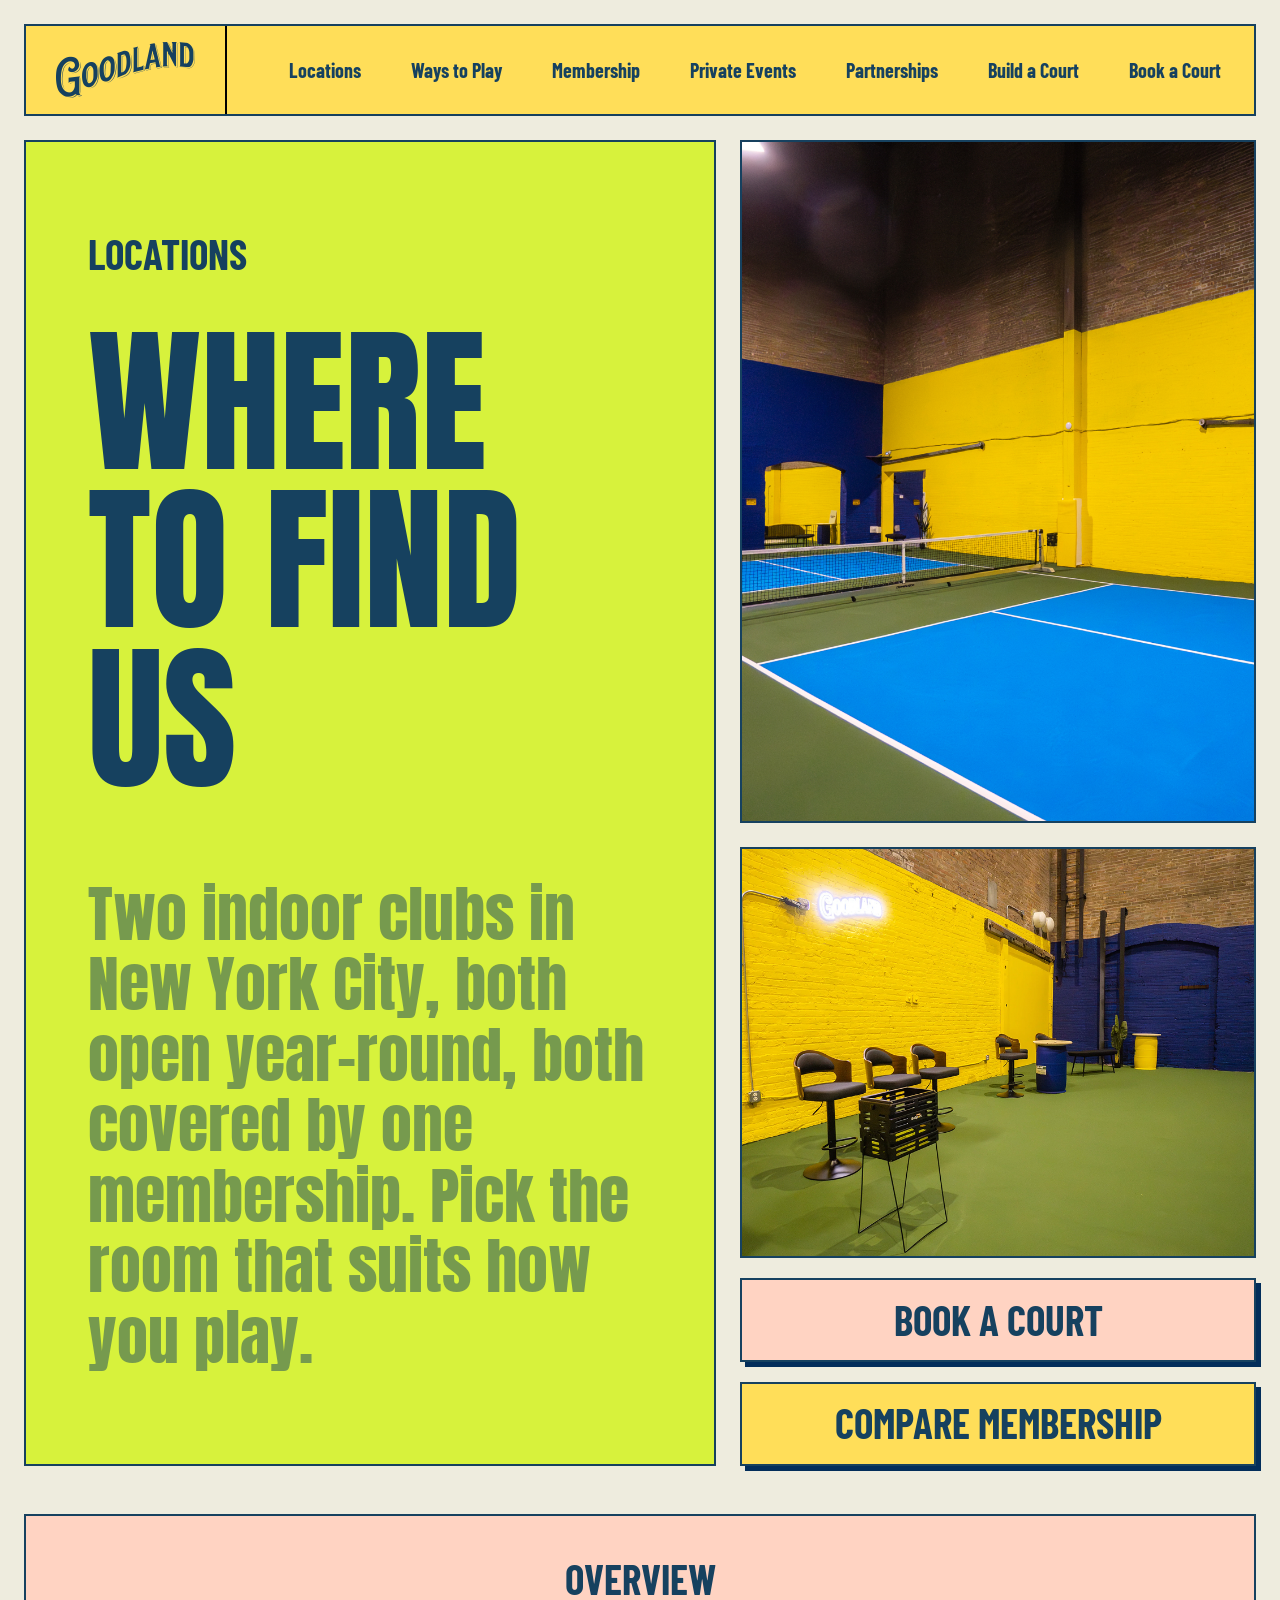
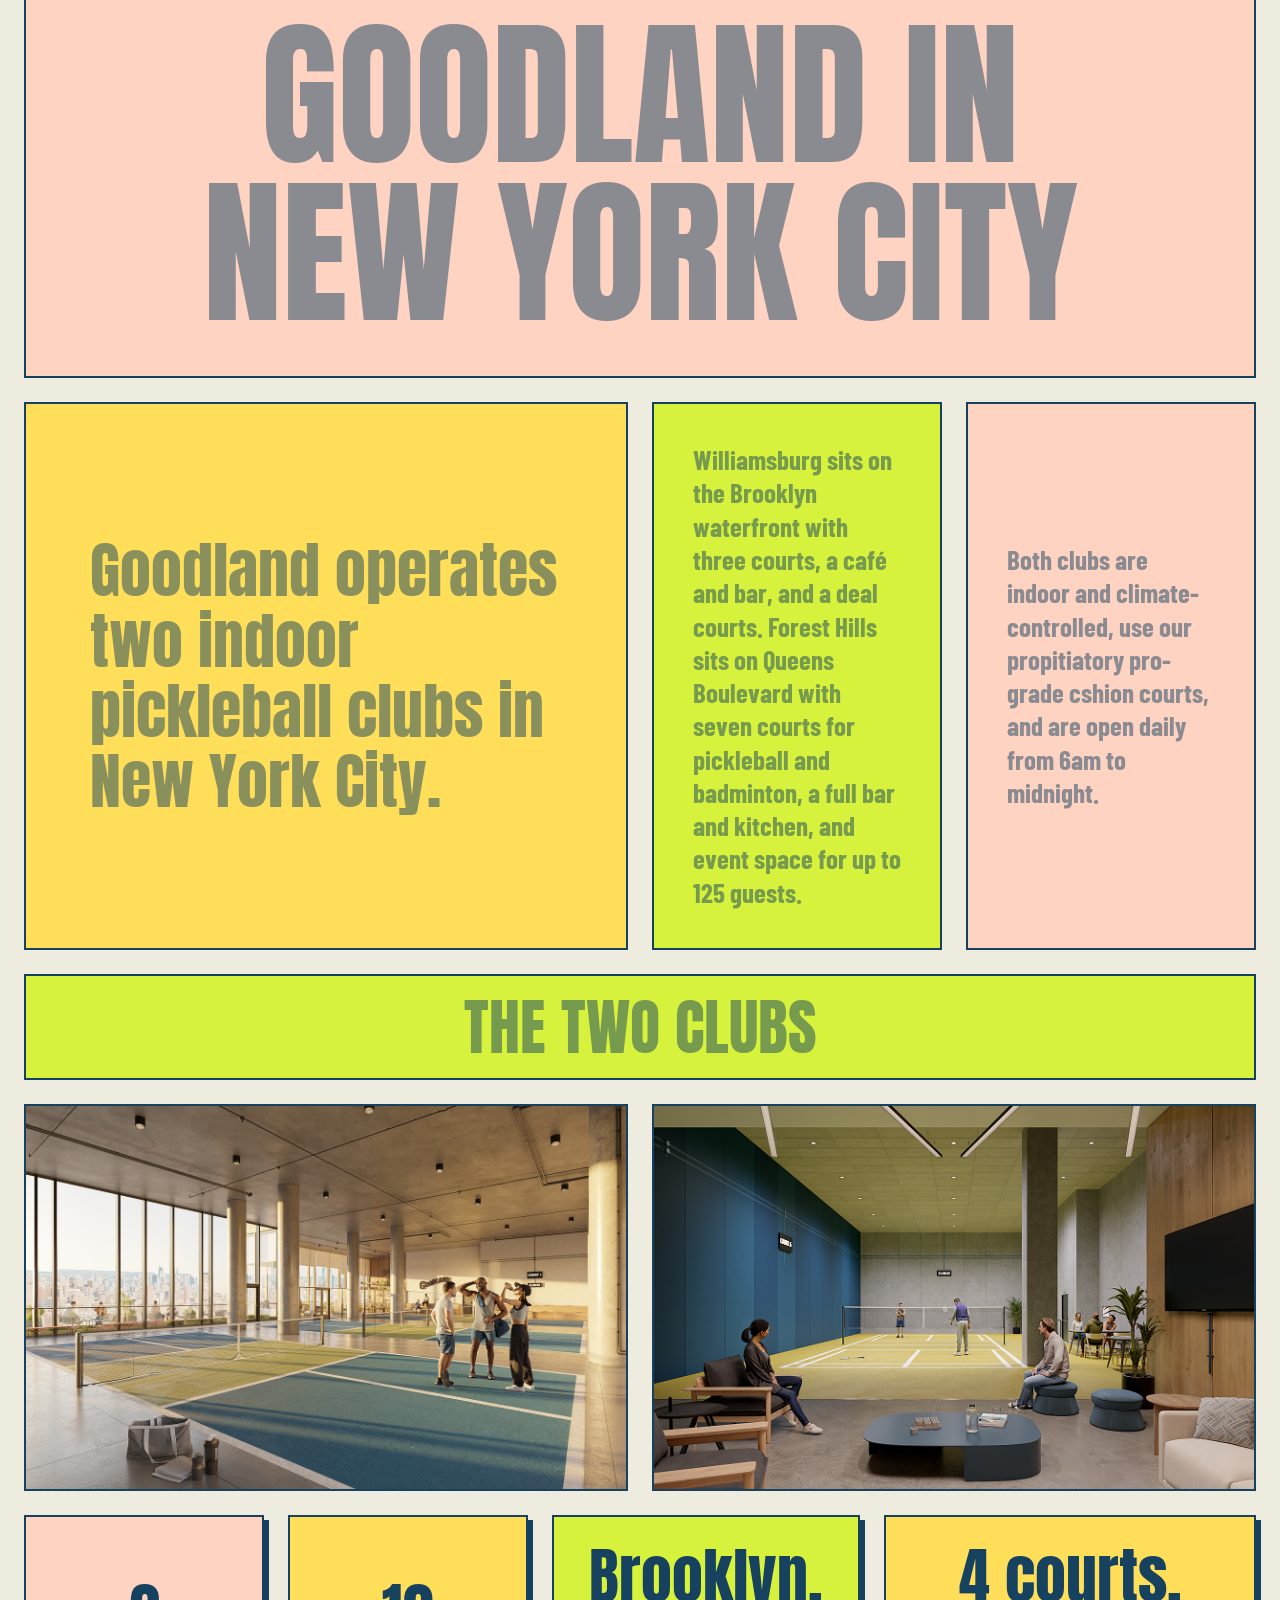
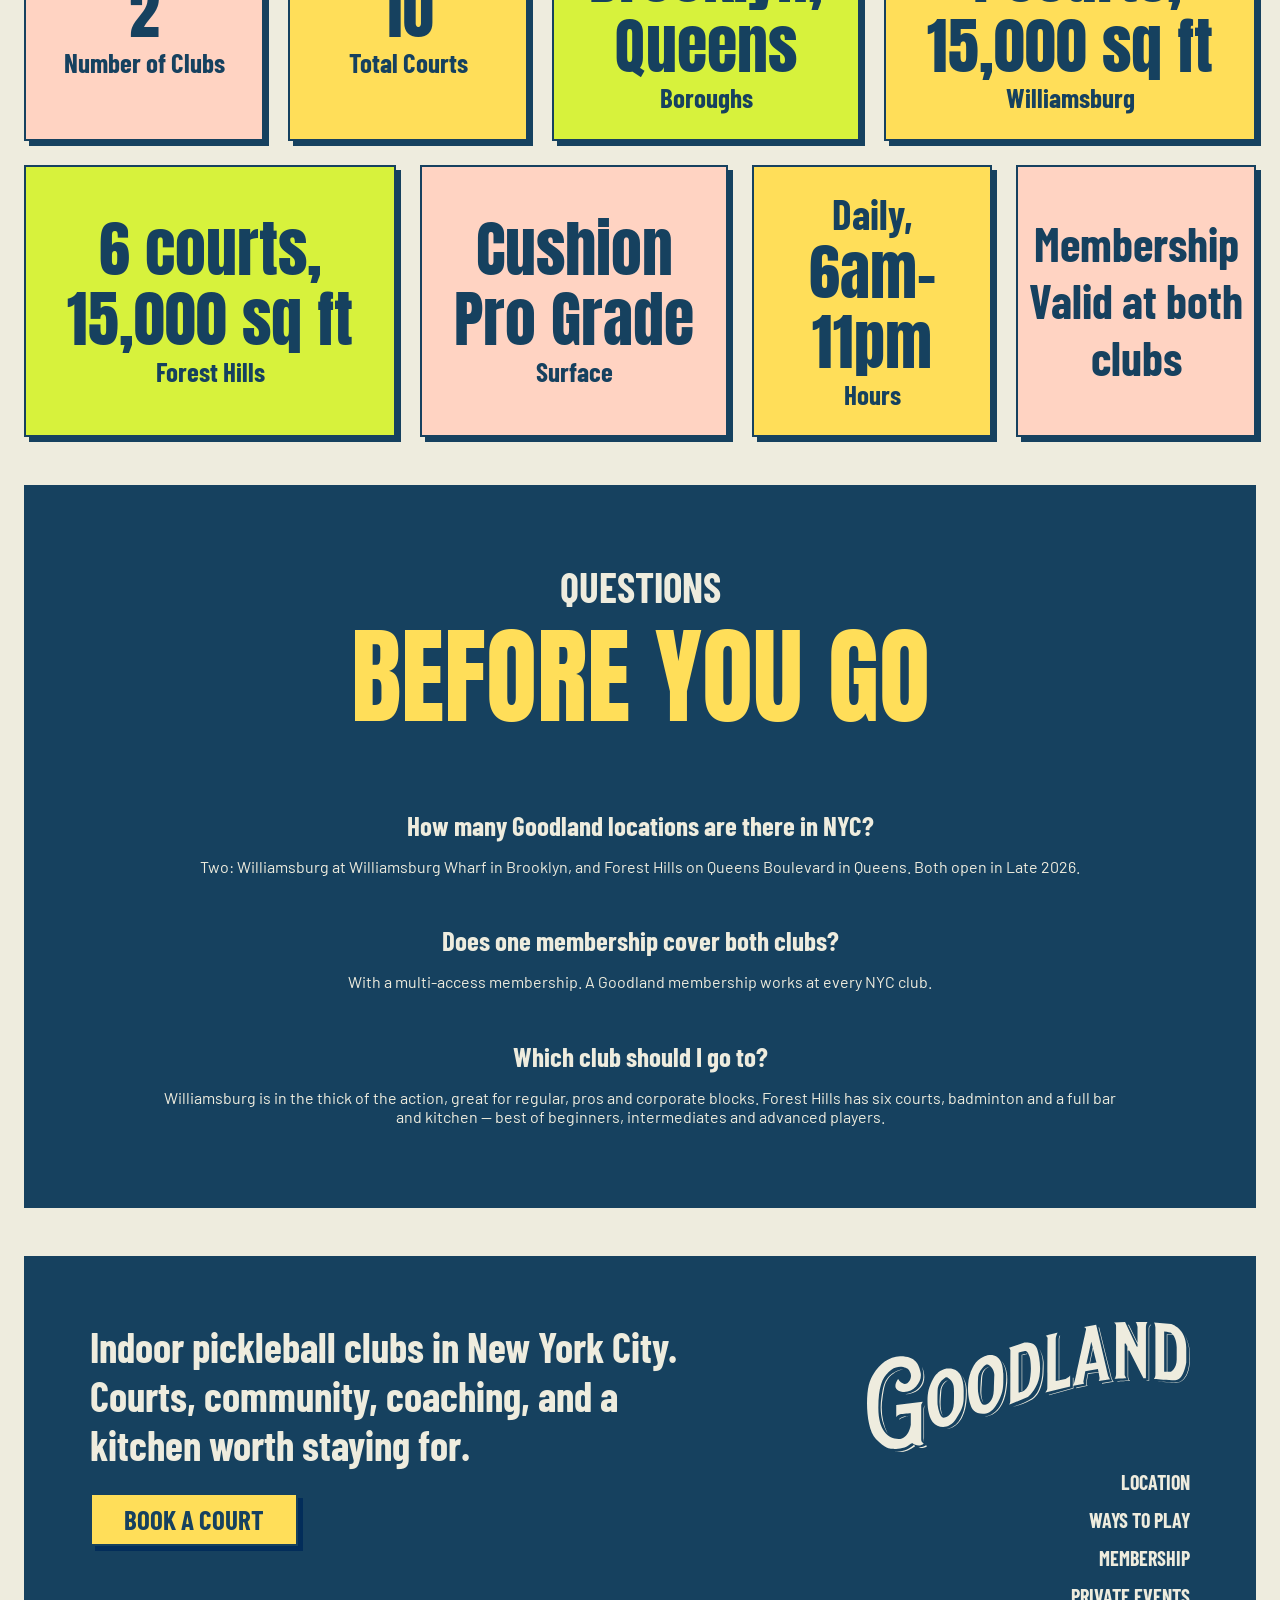
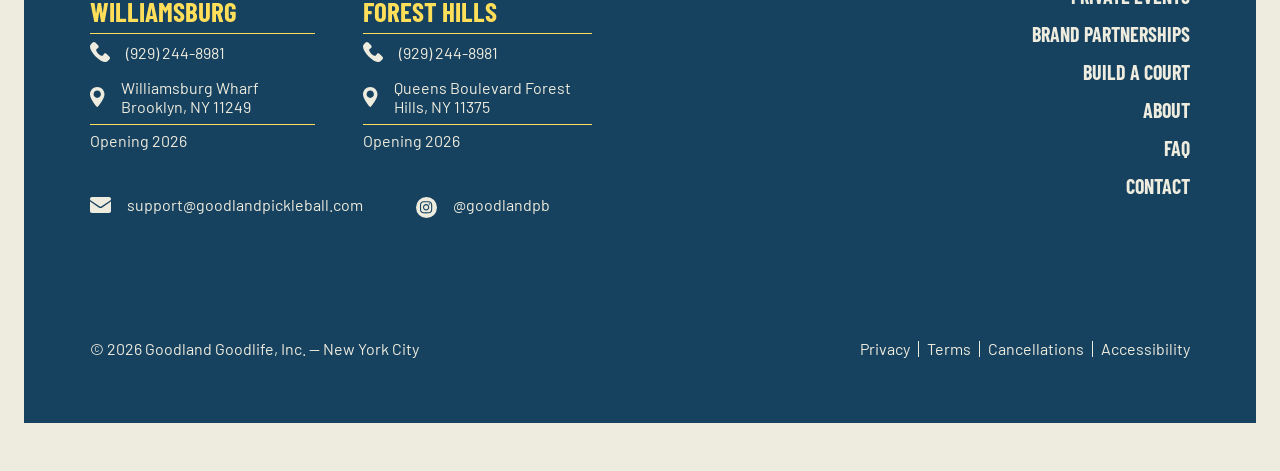
==== locations.html @ 92a158d6 "locations-banner, locations overview section added" ====
<!DOCTYPE html>
<html lang="en">

<head>
	<script>document.documentElement.classList.add('js');</script>
	<meta charset="UTF-8">
	<meta name="viewport" content="width=device-width, initial-scale=1.0">
	<title>Goodland | Home</title>
	<!-- css link start -->
	<link rel="stylesheet" href="./assets/css/swiper-bundle.min.css">
	<link rel="stylesheet" href="./assets/css/card.css">
	<link rel="stylesheet" href="./assets/css/footer.css">
	<link rel="stylesheet" href="./assets/css/faq-section.css">
	<link rel="stylesheet" href="./assets/css/location-overview-section.css">
	<link rel="stylesheet" href="./assets/css/location-banner-section.css">
	<link rel="stylesheet" href="./assets/css/header.css">
	<link rel="stylesheet" href="./assets/css/main.css">
	<!-- css link end -->
</head>

<body>
	<!-- header start -->
	<header class="header">
		<div class="container">
			<nav class="navbar">
				<div class="navbar-left">
					<a href="index.html" class="navbar-logo">
						<img src="./assets/images/logo-blue.png" alt="logo-blue.png">
					</a>
					<button class="navbar-menu-btn mobile-menu-open">
						<svg width="25" height="15" viewBox="0 0 25 15" fill="none" xmlns="http://www.w3.org/2000/svg">
							<path d="M0.5 13.8333H24.5M0.5 7.16667H24.5M0.5 0.5H24.5" stroke="#16415F" stroke-linecap="round"
								stroke-linejoin="round" />
						</svg>
					</button>
				</div>
				<div class="navbar-right">
					<button class="mobile-menu-window-cls-btn"></button>
					<ul class="nav-links">
						<li>
							<a href="#!">Locations</a>
						</li>
						<li>
							<a href="#!">Ways to Play</a>
						</li>
						<li>
							<a href="#!">Membership</a>
						</li>
						<li>
							<a href="#!">Private Events</a>
						</li>
						<li>
							<a href="#!">Partnerships</a>
						</li>
						<li>
							<a href="#!">Build a Court</a>
						</li>
						<li>
							<a href="#!">Book a Court</a>
						</li>
					</ul>
				</div>
			</nav>
		</div>
	</header>
	<!-- header end -->
	<main>

		<!-- location-banner-section start -->
		<section class="section location-banner-section">
			<div class="location-banner-wrap">
				<div class="location-banner-content reveal-group">
					<div class="content">
						<p class="subtitle h_4">LOCATIONS</p>
						<h1 class="h_1 title">WHERE TO FIND US</h1>
					</div>
					<div class="content">
						<p class="h_3 text text-reveal">Two indoor clubs in New York City, both open year-round, both covered by one
							membership.
							Pick the room that suits how you play.</p>
					</div>
				</div>
				<div class="location-banner-img">
					<div class="img-wrap">
						<div class="img reveal-group">
							<img src="./assets/images/location-banner-img1.jpg" alt="location-banner-img1.jpg">
						</div>
						<div class="img reveal-group">
							<img src="./assets/images/location-banner-img2.jpg" alt="location-banner-img2.jpg">
						</div>
					</div>
					<div class="btn-wrap reveal-group">
						<a href="#!" class="btn btn-secondary">BOOK A COURT</a>
						<a href="#!" class="btn btn-primary">COMPARE MEMBERSHIP</a>
					</div>
				</div>
			</div>
		</section>
		<!-- location-banner-section end -->

		<!-- location-overview-section start -->
		<section class="section location-overview-section">
			<div class="location-overview-wrap">
				<div class="location-overview-header reveal-group">
					<p class="h_4 subtitle">OVERVIEW</p>
					<h2 class="h_1 title text-reveal">GOODLAND IN NEW YORK CITY</h2>
				</div>
				<div class="location-overview-text">
					<div class="text-item big reveal-group" style="background: var(--item-bg2);">
						<p class="h_3 text text-reveal">Goodland operates two indoor pickleball clubs in New York City.</p>
					</div>
					<div class="text-item reveal-group" style="background: var(--item-bg3);">
						<p class="h_5 text text-reveal">Williamsburg sits on the Brooklyn waterfront with three courts, a café and
							bar, and a deal courts. Forest Hills sits on Queens Boulevard with seven courts for pickleball and
							badminton, a full bar and kitchen, and event space for up to 125 guests.</p>
					</div>
					<div class="text-item reveal-group" style="background: var(--item-bg);">
						<p class="h_5 text text-reveal">Both clubs are indoor and climate- controlled, use our propitiatory pro-
							grade cshion courts, and are open daily from 6am to midnight. </p>
					</div>
				</div>
				<div class="location-overview-heading reveal-group">
					<h3 class="h_3 title text-reveal">THE TWO CLUBS</h3>
				</div>
				<div class="location-overview-img-wrap">
					<div class="location-overview-img reveal-group">
						<img src="./assets/images/location-overview-img1.jpg" alt="location-overview-img1.jpg">
					</div>
					<div class="location-overview-img reveal-group">
						<img src="./assets/images/location-overview-im2.jpg" alt="location-overview-im2.jpg">
					</div>
				</div>
				<div class="location-overview-features">
					<div class="location-overview-feature reveal-group" style="background: var(--item-bg);">
						<h3 class="h_3 title">2</h3>
						<p class="h_5 text">Number of Clubs</p>
					</div>
					<div class="location-overview-feature reveal-group" style="background: var(--item-bg2);">
						<h3 class="h_3 title">10</h3>
						<p class="h_5 text">Total Courts</p>
					</div>
					<div class="location-overview-feature reveal-group" style="background: var(--item-bg3);">
						<h3 class="h_3 title">Brooklyn, Queens</h3>
						<p class="h_5 text">Boroughs</p>
					</div>
					<div class="location-overview-feature reveal-group" style="background: var(--item-bg2);">
						<h3 class="h_3 title">4 courts, 15,000 sq ft</h3>
						<p class="h_5 text">Williamsburg</p>
					</div>
					<div class="location-overview-feature reveal-group" style="background: var(--item-bg3);">
						<h3 class="h_3 title">6 courts, 15,000 sq ft</h3>
						<p class="h_5 text">Forest Hills</p>
					</div>
					<div class="location-overview-feature reveal-group" style="background: var(--item-bg);">
						<h3 class="h_3 title">Cushion Pro Grade</h3>
						<p class="h_5 text">Surface</p>
					</div>
					<div class="location-overview-feature reveal-group" style="background: var(--item-bg2);">
						<p class="h_4 subtitle">Daily,</p>
						<h3 class="h_3 title">6am- 11pm</h3>
						<p class="h_5 text">Hours</p>
					</div>
					<div class="location-overview-feature reveal-group" style="background: var(--item-bg);">
						<h3 class="subtitle2">Membership Valid at both clubs</h3>
					</div>
				</div>
			</div>
		</section>
		<!-- location-overview-section end -->

		<!-- faq-section start -->
		<section class="section faq-section">
			<div class="faq-wrap">
				<div class="faq-section-heading reveal-group">
					<p class="h_4 subtitle">QUESTIONS</p>
					<h2 class="h_2 title">BEFORE YOU GO</h2>
				</div>
				<div class="faq-items">
					<div class="faq-item reveal-group">
						<h3 class="h_5 title">How many Goodland locations are there in NYC?</h3>
						<p class="text">Two: Williamsburg at Williamsburg Wharf in Brooklyn, and Forest Hills on Queens Boulevard in
							Queens. Both open in Late 2026.</p>
					</div>
					<div class="faq-item reveal-group">
						<h3 class="h_5 title">Does one membership cover both clubs?</h3>
						<p class="text">With a multi-access membership. A Goodland membership works at every NYC club.</p>
					</div>
					<div class="faq-item reveal-group">
						<h3 class="h_5 title">Which club should I go to?</h3>
						<p class="text">Williamsburg is in the thick of the action, great for regular, pros and corporate blocks.
							Forest Hills has six courts, badminton and a full bar and kitchen — best of beginners, intermediates and
							advanced players.</p>
					</div>
				</div>
			</div>
		</section>
		<!-- faq-section end -->

	</main>

	<!-- footer start -->
	<footer class="footer">
		<div class="footer-wrap">
			<div class="footer-top reveal-group">
				<div class="footer-top-left">
					<div class="footer-content">
						<p class="text h_4">Indoor pickleball clubs in New York City. Courts, community, coaching, and a kitchen
							worth staying for.</p>
						<a href="#!" class="btn primary-btn">BOOK A COURT</a>
					</div>
					<div class="footer-contact">
						<div class="footer-contact-list">
							<h2 class="h_5 title">WILLIAMSBURG</h2>
							<ul>
								<li>
									<span class="icon">
										<svg width="20" height="20" viewBox="0 0 20 20" fill="none" xmlns="http://www.w3.org/2000/svg">
											<path
												d="M19.4755 14.678L16.6786 11.8869C15.6797 10.8901 13.9816 11.2889 13.582 12.5847C13.2823 13.4818 12.2834 13.9802 11.3844 13.7808C9.38661 13.2824 6.68957 10.6907 6.19012 8.59745C5.89045 7.70029 6.48979 6.70348 7.3888 6.40448C8.68738 6.00575 9.08694 4.31119 8.08804 3.31438L5.2911 0.523323C4.49198 -0.174441 3.29329 -0.174441 2.59406 0.523323L0.696143 2.41725C-1.20177 4.41087 0.895924 9.69394 5.59077 14.3789C10.2856 19.0639 15.5798 21.2569 17.5776 19.2633L19.4755 17.3693C20.1748 16.5719 20.1748 15.3757 19.4755 14.678Z"
												fill="#EEECDE" />
										</svg>
									</span>
									<a href="#!">(929) 244-8981</a>
								</li>
								<li>
									<span class="icon">
										<svg width="15" height="20" viewBox="0 0 15 20" fill="none" xmlns="http://www.w3.org/2000/svg">
											<path
												d="M7.24324 0C3.2493 0 0 3.2493 0 7.2432C0 12.1998 6.48199 19.4763 6.75797 19.7836C7.01719 20.0723 7.46977 20.0718 7.72852 19.7836C8.00449 19.4763 14.4865 12.1998 14.4865 7.2432C14.4864 3.2493 11.2371 0 7.24324 0ZM7.24324 10.8875C5.23379 10.8875 3.59902 9.25266 3.59902 7.2432C3.59902 5.23375 5.23383 3.59898 7.24324 3.59898C9.25266 3.59898 10.8874 5.23379 10.8874 7.24324C10.8874 9.2527 9.25266 10.8875 7.24324 10.8875Z"
												fill="#EEECDE" />
										</svg>
									</span>
									<a href="#!">Williamsburg Wharf Brooklyn, NY 11249</a>
								</li>
							</ul>
							<div class="footer-contact-content">
								<p>Opening 2026</p>
							</div>
						</div>
						<div class="footer-contact-list">
							<h2 class="h_5 title">FOREST HILLS</h2>
							<ul>
								<li>
									<span class="icon">
										<svg width="20" height="20" viewBox="0 0 20 20" fill="none" xmlns="http://www.w3.org/2000/svg">
											<path
												d="M19.4755 14.678L16.6786 11.8869C15.6797 10.8901 13.9816 11.2889 13.582 12.5847C13.2823 13.4818 12.2834 13.9802 11.3844 13.7808C9.38661 13.2824 6.68957 10.6907 6.19012 8.59745C5.89045 7.70029 6.48979 6.70348 7.3888 6.40448C8.68738 6.00575 9.08694 4.31119 8.08804 3.31438L5.2911 0.523323C4.49198 -0.174441 3.29329 -0.174441 2.59406 0.523323L0.696143 2.41725C-1.20177 4.41087 0.895924 9.69394 5.59077 14.3789C10.2856 19.0639 15.5798 21.2569 17.5776 19.2633L19.4755 17.3693C20.1748 16.5719 20.1748 15.3757 19.4755 14.678Z"
												fill="#EEECDE" />
										</svg>
									</span>
									<a href="#!">(929) 244-8981</a>
								</li>
								<li>
									<span class="icon">
										<svg width="15" height="20" viewBox="0 0 15 20" fill="none" xmlns="http://www.w3.org/2000/svg">
											<path
												d="M7.24324 0C3.2493 0 0 3.2493 0 7.2432C0 12.1998 6.48199 19.4763 6.75797 19.7836C7.01719 20.0723 7.46977 20.0718 7.72852 19.7836C8.00449 19.4763 14.4865 12.1998 14.4865 7.2432C14.4864 3.2493 11.2371 0 7.24324 0ZM7.24324 10.8875C5.23379 10.8875 3.59902 9.25266 3.59902 7.2432C3.59902 5.23375 5.23383 3.59898 7.24324 3.59898C9.25266 3.59898 10.8874 5.23379 10.8874 7.24324C10.8874 9.2527 9.25266 10.8875 7.24324 10.8875Z"
												fill="#EEECDE" />
										</svg>
									</span>
									<a href="#!">Queens Boulevard Forest Hills, NY 11375</a>
								</li>
							</ul>
							<div class="footer-contact-content">
								<p>Opening 2026</p>
							</div>
						</div>
					</div>
					<ul class="footer-social">
						<li>
							<span class="icon">
								<svg width="21" height="16" viewBox="0 0 21 16" fill="none" xmlns="http://www.w3.org/2000/svg">
									<path
										d="M12.255 10.4058C11.7326 10.7601 11.1257 10.9474 10.5 10.9474C9.87435 10.9474 9.26748 10.7601 8.74502 10.4058L0.139822 4.56964C0.0920801 4.53726 0.0455683 4.50351 0 4.46879V14.0319C0 15.1284 0.874658 15.9985 1.93319 15.9985H19.0668C20.1446 15.9985 21 15.1088 21 14.0319V4.46875C20.9543 4.50355 20.9077 4.53739 20.8598 4.56981L12.255 10.4058Z"
										fill="#EEECDE" />
									<path
										d="M0.822363 3.52957L9.42756 9.36576C9.75331 9.58669 10.1266 9.69713 10.5 9.69713C10.8733 9.69713 11.2467 9.58665 11.5724 9.36576L20.1776 3.52957C20.6926 3.18054 21 2.5964 21 1.96594C21 0.881891 20.1331 0 19.0675 0H1.93253C0.866947 4.17246e-05 0 0.881933 0 1.96698C0 2.5964 0.307453 3.18054 0.822363 3.52957Z"
										fill="#EEECDE" />
								</svg>
							</span>
							<a href="#!">support@goodlandpickleball.com</a>
						</li>
						<li>
							<span class="icon">
								<svg width="21" height="21" viewBox="0 0 21 21" fill="none" xmlns="http://www.w3.org/2000/svg">
									<rect width="21" height="21" rx="10.5" fill="#EEECDE" />
									<path
										d="M10.125 7.10547C11.8477 7.10547 13.2695 8.52734 13.2695 10.25C13.2695 12 11.8477 13.3945 10.125 13.3945C8.375 13.3945 6.98047 12 6.98047 10.25C6.98047 8.52734 8.375 7.10547 10.125 7.10547ZM10.125 12.3008C11.2461 12.3008 12.1484 11.3984 12.1484 10.25C12.1484 9.12891 11.2461 8.22656 10.125 8.22656C8.97656 8.22656 8.07422 9.12891 8.07422 10.25C8.07422 11.3984 9.00391 12.3008 10.125 12.3008ZM14.1172 6.99609C14.1172 7.40625 13.7891 7.73438 13.3789 7.73438C12.9688 7.73438 12.6406 7.40625 12.6406 6.99609C12.6406 6.58594 12.9688 6.25781 13.3789 6.25781C13.7891 6.25781 14.1172 6.58594 14.1172 6.99609ZM16.1953 7.73438C16.25 8.74609 16.25 11.7812 16.1953 12.793C16.1406 13.7773 15.9219 14.625 15.2109 15.3633C14.5 16.0742 13.625 16.293 12.6406 16.3477C11.6289 16.4023 8.59375 16.4023 7.58203 16.3477C6.59766 16.293 5.75 16.0742 5.01172 15.3633C4.30078 14.625 4.08203 13.7773 4.02734 12.793C3.97266 11.7812 3.97266 8.74609 4.02734 7.73438C4.08203 6.75 4.30078 5.875 5.01172 5.16406C5.75 4.45312 6.59766 4.23438 7.58203 4.17969C8.59375 4.125 11.6289 4.125 12.6406 4.17969C13.625 4.23438 14.5 4.45312 15.2109 5.16406C15.9219 5.875 16.1406 6.75 16.1953 7.73438ZM14.8828 13.8594C15.2109 13.0664 15.1289 11.1523 15.1289 10.25C15.1289 9.375 15.2109 7.46094 14.8828 6.64062C14.6641 6.12109 14.2539 5.68359 13.7344 5.49219C12.9141 5.16406 11 5.24609 10.125 5.24609C9.22266 5.24609 7.30859 5.16406 6.51562 5.49219C5.96875 5.71094 5.55859 6.12109 5.33984 6.64062C5.01172 7.46094 5.09375 9.375 5.09375 10.25C5.09375 11.1523 5.01172 13.0664 5.33984 13.8594C5.55859 14.4062 5.96875 14.8164 6.51562 15.0352C7.30859 15.3633 9.22266 15.2812 10.125 15.2812C11 15.2812 12.9141 15.3633 13.7344 15.0352C14.2539 14.8164 14.6914 14.4062 14.8828 13.8594Z"
										fill="#16415F" />
								</svg>
							</span>
							<a href="#!">@goodlandpb</a>
						</li>
				</div>
				<div class="footer-top-right">
					<a href="index.html" class="footer-logo">
						<img src="./assets/images/footer-logo.svg" alt="footer-logo.svg">
					</a>
					<ul class="footer-nav">
						<li><a href="#!">LOCATION</a></li>
						<li><a href="#!">WAYS TO PLAY</a></li>
						<li><a href="#!">MEMBERSHIP</a></li>
						<li><a href="#!">PRIVATE EVENTS</a></li>
						<li><a href="#!">BRAND PARTNERSHIPS</a></li>
						<li><a href="#!">BUILD A COURT</a></li>
						<li><a href="#!">ABOUT</a></li>
						<li><a href="#!">FAQ</a></li>
						<li><a href="#!">CONTACT</a></li>
					</ul>
				</div>
			</div>
		</div>
		<div class="footer-btm reveal-group">
			<p class="copyright-text">© 2026 Goodland Goodlife, Inc. — New York City</p>
			<div class="copyright-links">
				<a href="#!">Privacy</a>
				<span class="line"></span>
				<a href="#!">Terms</a>
				<span class="line"></span>
				<a href="#!">Cancellations</a>
				<span class="line"></span>
				<a href="#!">Accessibility</a>
			</div>
		</div>
	</footer>
	<!-- footer end -->

	<!-- js link start -->
	<script src="./assets/js/swiper-bundle.min.js"></script>
	<script src="./assets/js/script.js"></script>
	<!-- js link end -->
</body>

</html>
---- assets/css/card.css ----
/* product-card css start */
.product-card {
    height: 100%;
    background: var(--white);
    border-radius: 10px;
    overflow: hidden;
    border: 1px solid var(--border-color2);
}

.product-card .card-image-wrap {
    margin: 0;
    min-width: 0px;
    border: 0px;
    box-sizing: border-box;
    display: flex;
    height: auto;
    max-width: 100%;
    overflow: hidden;
    padding: 0;
    position: relative;
    width: 100%;
    background-color: #e8e3e1;
    border-radius: 0 0 10px 10px;
}

.card-badge {
    color: var(--white);
    font-family: var(--paragraph-font);
    font-size: 12px;
    font-weight: 500;
    line-height: 1;
    padding: 3px 5px;
    background-color: var(--card-badge-bg);
    text-transform: uppercase;
    border-radius: 4px;
}

.product-card .card-image-wrap:before {
    padding-bottom: 100%;
    content: "";
    width: 0;
    height: 0;
}

.product-card .card-image-wrap .card-img {
    overflow: hidden;
    position: absolute;
    width: 100%;
    height: 100%;
    top: 0;
    bottom: 0;
}

.product-card .card-img .main-img {
    transition: ease .5s;
}

.product-card .card-img .main-img img {
    object-fit: cover;
}

.card_hover:hover .card-img .main-img {
    transform: scale(0);
    opacity: 0;
    visibility: hidden;
}

.product-card .card-img .hover-img {
    position: absolute;
    left: 0;
    top: 0;
    right: 0;
    bottom: 0;
    width: 100%;
    height: 100%;
    transform: scale(1.2);
    opacity: 0;
    visibility: hidden;
    transition: ease .5s;
}

.card_hover:hover .card-img .hover-img {
    transform: scale(1);
    opacity: 1;
    visibility: visible;
}

.product-card .card_hover_img {
    object-fit: cover;
}

.product-card .card-content {
    padding: 14px 8px;
}

.product-card .card-content .card-title-wrap {
    height: 40px;
    overflow-y: auto;
    scrollbar-width: none;
}

.product-card .card-content .card-title {
    color: var(--black);
    font-family: var(--heading-font);
    font-size: 16px;
    font-weight: 500;
    line-height: 20px;
    text-transform: capitalize;
    transition: ease .2s;
    display: block;
}

.product-card .card-content .card-title:hover {
    text-decoration: underline;
}

.product-card .card-content .card-price-wrap {
    display: flex;
    flex-wrap: wrap;
    gap: 5px;
    align-items: center;
    margin: 10px 0 0 0;
}

.product-card .card-content .card-price-wrap .latest-price {
    font-family: var(--paragraph-font);
    font-size: 16px;
    font-weight: 500;
    line-height: 1;
    text-transform: uppercase;
    display: flex;
    align-items: flex-start;
}

.product-card .card-content .card-price-wrap .previous-price {
    text-transform: uppercase;
    font-family: var(--paragraph-font);
    font-size: 14px;
    font-weight: 400;
    text-decoration: line-through;
    line-height: 1;
    display: flex;
    align-items: flex-start;
    opacity: 0.6;
    color: var(--muted);
}

.card-btn {
    margin-top: 16px;
    display: flex;
}

.card-btn .btn {
    background-color: var(--brand-color);
    border-color: var(--brand-color);
    color: var(--white);
    text-wrap-mode: nowrap;
    text-transform: uppercase;
}

.card-btn .btn:hover {
    border-color: var(--black);
    background-color: var(--white);
    color: var(--black);
}

/* product-card css end */

@media only screen and (max-width: 575px) {

    /* product-card css start */
    .product-card .card-content .card-title {
        font-size: 14px;
        line-height: 17px;
    }

    .product-card .card-content .card-price-wrap {
        margin: 5px 0 0 0;
    }

    .product-card .card-content .card-price-wrap .latest-price {
        font-size: 14px;
    }

    .product-card .card-content .card-price-wrap .previous-price {
        font-size: 12px;
    }

    .product-card .card-content {
        padding: 10px 8px;
    }

    .card-btn .btn {
        width: 100%;
        padding: 8px;
        font-size: 12px;
    }

    .card-badge {
        font-size: 10px;
        padding: 5px 5px 4px;
    }

    /* product-card css end */
}
---- assets/css/footer.css ----
/* footer css start */
.footer {
    background: var(--item-bg4);
    border: 2px solid var(--border-color);
    padding: 64px;
    margin: 48px 24px 0;
}

.footer-top {
    display: flex;
    justify-content: space-between;
    gap: 64px;
}

.footer-top-left {
    display: flex;
    flex-direction: column;
    gap: 48px;
    width: 56.45%;
}

.footer-content .text {
    color: var(--off-white);
    font-weight: 700;
    font-family: var(--font-secondary);
    line-height: 120%;
}

.footer-content .primary-btn {
    background: var(--brand-color);
    margin-top: 24px;
    padding: 11px 32px;
}

.footer-contact {
    display: flex;
    gap: 48px;
    max-width: 502px;
}

.footer-contact-list .title {
    color: var(--brand-color);
    padding-bottom: 8px;
    border-bottom: 1px solid var(--brand-color);
    text-transform: uppercase;
    font-weight: 700;
    line-height: 100%;
    font-family: var(--font-secondary);
}

.footer-contact-list ul {
    margin-top: 8px;
    display: flex;
    flex-direction: column;
    gap: 16px;
}

.footer-contact-list ul li {
    display: flex;
    align-items: center;
    gap: 16px;
}

.footer-contact-list ul li .icon {
    display: flex;
}

.footer-contact-list ul li a {
    color: var(--off-white);
    font-size: 16px;
    font-weight: 400;
    line-height: 119%;
    font-family: var(--font-tertiary);
    transition: all ease .3s;
}

.footer-contact-list ul li a:hover {
    text-decoration: underline;
}

.footer-contact-content {
    margin-top: 8px;
    border-top: 1px solid var(--brand-color);
}

.footer-contact-content p {
    color: var(--off-white);
    font-size: 16px;
    font-weight: 400;
    line-height: 100%;
    font-family: var(--font-tertiary);
    padding-top: 8px;
}

.footer-social {
    display: flex;
    gap: 53px;
}

.footer-social li {
    display: flex;
    gap: 16px;
}

.footer-social li .icon {
    display: flex;
}

.footer-social li a {
    color: var(--off-white);
    font-size: 16px;
    font-weight: 400;
    line-height: 100%;
    font-family: var(--font-tertiary);
}


.footer-social li a:hover {
    text-decoration: underline;
}

.footer-top-right {
    width: 29.4%;
}

.footer-logo {
    display: block;
}

.footer-nav {
    margin-top: 20px;
    display: flex;
    flex-direction: column;
    gap: 16px;
    align-items: flex-end;
}

.footer-nav li a {
    color: var(--off-white);
    font-size: 20px;
    line-height: 100%;
    font-weight: 700;
    font-family: var(--font-secondary);
    text-align: right;
    text-transform: uppercase;
}

.footer-nav li a:hover {
    text-decoration: underline;
}

.footer-btm {
    margin-top: 123px;
    display: flex;
    align-items: center;
    justify-content: space-between;
    gap: 10px;
}

.copyright-text {
    color: var(--off-white);
    font-size: 16px;
    font-weight: 400;
    line-height: 100%;
    font-family: var(--font-tertiary);
}

.copyright-links {
    display: flex;
    align-items: center;
    gap: 8px;
}

.copyright-links a {
    color: var(--off-white);
    font-size: 16px;
    font-weight: 400;
    line-height: 100%;
    font-family: var(--font-tertiary);
}

.copyright-links .line {
    display: block;
    width: 1px;
    height: 100%;
    background: var(--off-white);
    height: 16px;
}

/* footer css end */

@media only screen and (max-width:992px) {

    /* footer css start */
    .footer {
        padding: 48px 16px;
    }

    .footer-contact {
        gap: 20px;
        max-width: 100%;
    }

    .footer-social {
        gap: 20px;
        flex-wrap: wrap;
    }

    /* footer css end */
}

@media only screen and (max-width:767px) {

    /* footer css start */
    .footer-top {
        flex-direction: column-reverse;
    }

    .footer-top-left {
        width: 100%;
    }

    .footer-content {
        text-align: center;
    }

    .footer-content .primary-btn {
        margin-top: 32px;
        font-size: 20px;
        line-height: 100%;
        padding: 10px 32px;
    }

    .footer-contact {
        gap: 20px;
    }

    .footer-contact-list .title {
        font-size: 20px;
    }

    .footer-social {
        gap: 8px;
        flex-direction: column;
        align-items: center;
        text-align: center;
    }

    .footer-top-right {
        width: 100%;
    }

    .footer-logo {
        max-width: 280px;
        margin: 0 auto;
    }

    .footer-nav {
        margin: 32px auto 0;
        flex-direction: row;
        flex-wrap: wrap;
        justify-content: center;
        max-width: 302px;
    }

    .footer-nav li a {
        font-size: 14px;
    }

    .footer-btm {
        margin-top: 87px;
        flex-direction: column;
    }

    /* footer css end */
}

@media only screen and (max-width:575px) {

    /* footer css start */
    .footer {
        padding: 48px 16px 16px;
        margin: 8px 24px 0;
    }

    .footer-contact-list ul li {
        gap: 8px;
    }

    .footer-contact-list ul li .icon svg {
        width: 14px;
        height: 14px;
    }

    .footer-contact-list ul li a {
        font-size: 14px;
    }

    .footer-social li {
        gap: 8px;
    }

    .footer-social li .icon svg {
        width: 14px;
        height: 14px;
    }

    .footer-social li a {
        font-size: 14px;
    }

    .copyright-text {
        font-size: 12px;
    }

    .copyright-links a {
        font-size: 12px;
    }

    .copyright-links .line {
        height: 12px;
    }

    /* footer css end */
}
---- assets/css/faq-section.css ----
/* faq-section css start */
.faq-section {
    background: var(--item-bg4);
    padding: 80px 0;
    border: 2px solid var(--border-color);
}

.faq-wrap {
    max-width: 1048px;
    padding: 0 44px;
    margin: 0 auto;
    display: flex;
    flex-direction: column;
    gap: 80px;
}

.faq-section-heading {
    text-align: center;
}

.faq-section-heading .subtitle {
    text-transform: uppercase;
    color: var(--off-white);
    font-family: var(--font-secondary);
    font-weight: 700;
    line-height: 100%;
    margin-bottom: 16px;
}

.faq-section-heading .title {
    text-transform: uppercase;
    color: var(--brand-color);
    font-family: var(--font-primary);
    font-weight: 400;
    line-height: 100%;
}

.faq-items {
    display: flex;
    flex-direction: column;
    gap: 48px;
}

.faq-item {
    display: flex;
    flex-direction: column;
    gap: 16px;
    text-align: center;
}

.faq-item .title {
    color: var(--off-white);
    font-family: var(--font-secondary);
    font-weight: 700;
    line-height: 118%;
}

.faq-item .text {
    color: var(--off-white);
    font-family: var(--font-tertiary);
    font-weight: 400;
    line-height: 119%;
}

.faq-btn {
    display: flex;
    justify-content: center;
}

.faq-btn .primary-btn {
    background: var(--item-bg3);
    font-size: clamp(20px, 2.3758vw + 10.4492px, 42px);
    line-height: 105%
}

.faq-btn .primary-btn:hover {
    background: var(--item-bg);
}

/* faq-section css end */

@media only screen and (max-width: 992px) {

    /* faq-section css start */
    .faq-btn .primary-btn {
        font-size: 24px;
        padding: 18px 48px;
    }
    /* faq-section css end */
}

@media only screen and (max-width:767px) {

    /* faq-section css start */
    .faq-wrap {
        gap: 48px;
    }

    .faq-items {
        gap: 24px;
    }

    .faq-item {
        gap: 4px;
    }

    .faq-item .title {
        font-size: 20px;
    }

    /* faq-section css end */
}
---- assets/css/location-overview-section.css ----
/* location-overview-section css start */
.location-overview-wrap {
    display: flex;
    flex-direction: column;
    gap: 24px;
}

.location-overview-header {
    padding: 43px 110px;
    background: var(--item-bg);
    border: 2px solid var(--border-color);
    text-align: center;
}

.location-overview-header .subtitle {
    text-transform: uppercase;
    margin-bottom: 16px;
    line-height: 100%;
    font-weight: 700;
    font-family: var(--font-secondary);
}

.location-overview-header .title {
    text-transform: uppercase;
    line-height: 100%;
    font-weight: 400;
    font-family: var(--font-primary);
}

.location-overview-text {
    display: grid;
    grid-template-columns: 2.08fr 1fr 1fr;
    gap: 24px;
    width: 100%;
}

.location-overview-text .text-item {
    border: 2px solid var(--border-color);
    padding: 39px;
    min-width: 0;
    display: flex;
    align-items: center;
}

.location-overview-text .text-item.big {
    padding: 115px 64px;
}

.location-overview-text .text-item .text {
    font-weight: 700;
    line-height: 122%;
    font-family: var(--font-secondary);
}

.location-overview-text .text-item.big .text {
    font-weight: 400;
    line-height: 113%;
    font-family: var(--font-primary);
}

.location-overview-heading {
    padding: 16px;
    border: 2px solid var(--border-color);
    text-align: center;
    background: var(--item-bg3);
}

.location-overview-heading .title {
    text-transform: uppercase;
    font-family: var(--font-primary);
    font-weight: 400;
    line-height: 113%;
}

.location-overview-img-wrap {
    display: grid;
    grid-template-columns: repeat(2, 1fr);
    gap: 24px;
}

.location-overview-img {
    border: 2px solid var(--border-color);
}

.location-overview-features {
    display: grid;
    grid-template-columns: repeat(10, 1fr);
    gap: 24px;
    width: 100%;
}

.location-overview-feature {
    border: 2px solid var(--border-color);
    display: flex;
    flex-direction: column;
    align-items: center;
    justify-content: center;
    padding: 24px 9px;
    text-align: center;
    min-width: 240px;
    box-shadow: var(--shadow1);
}

/* Top row */
.location-overview-feature:nth-child(1) {
    grid-column: span 2;
}

.location-overview-feature:nth-child(2) {
    grid-column: span 2;
}

.location-overview-feature:nth-child(3) {
    grid-column: span 3;
}

.location-overview-feature:nth-child(4) {
    grid-column: span 3;
}

/* Bottom row */
.location-overview-feature:nth-child(5) {
    grid-column: span 3;
}

.location-overview-feature:nth-child(6) {
    grid-column: span 3;
}

.location-overview-feature:nth-child(7) {
    grid-column: span 2;
}

.location-overview-feature:nth-child(8) {
    grid-column: span 2;
}

.location-overview-feature .subtitle {
    font-family: var(--font-secondary);
    line-height: 113%;
    font-weight: 700;
}

.location-overview-feature .title {
    font-family: var(--font-primary);
    line-height: 113%;
    font-weight: 400;
}

.location-overview-feature .text {
    font-family: var(--font-secondary);
    line-height: 122%;
    font-weight: 700;
}

.location-overview-feature .subtitle2 {
    font-family: var(--font-secondary);
    line-height: 122%;
    font-weight: 700;
    font-size: clamp(24px, calc(2.5918vw + 13.584px), 48px);
}

/* location-overview-section css end */

@media only screen and (max-width: 1260px) {

    /* location-overview-section css start */
    .location-overview-features {
        grid-template-columns: repeat(24, minmax(0, 1fr));
    }

    .location-overview-feature {
        min-width: 0;
        max-width: 100%;
        box-sizing: border-box;
        overflow: hidden;
    }

    /* Row 1 — 29 / 25 / 46 */
    .location-overview-feature:first-child {
        grid-column: span 7;
    }

    .location-overview-feature:nth-child(2) {
        grid-column: span 6;
    }

    .location-overview-feature:nth-child(3) {
        grid-column: span 11;
    }

    /* Row 2 — 50 / 50 */
    .location-overview-feature:nth-child(4),
    .location-overview-feature:nth-child(5) {
        grid-column: span 12;
    }

    /* Row 3 — 50 / 50 */
    .location-overview-feature:nth-child(6) {
        grid-column: span 11;
    }

    .location-overview-feature:nth-child(7) {
        grid-column: span 13;
    }

    /* Row 4 — 100 */
    .location-overview-feature:nth-child(8) {
        grid-column: span 24;
    }

    /* location-overview-section css end */
}

@media only screen and (max-width: 767px) {

    /* location-overview-section css start */
    .location-overview-text .text-item .text {
        font-size: 20px;
    }

    .location-overview-text {
        grid-template-columns: 1fr;
    }

    .location-overview-img-wrap {
        grid-template-columns: repeat(1, 1fr);
    }

    .location-overview-feature .subtitle {
        font-size: 24px;
    }

    /* location-overview-section css end */
}

@media only screen and (max-width: 575px) {

    /* location-overview-section css start */
    .location-overview-wrap {
        gap: 8px;
    }

    .location-overview-header {
        padding: 32px;
    }

    .location-overview-header .subtitle {
        margin-bottom: 40px;
    }

    .location-overview-text .text-item.big {
        padding: 32px 32px 32px 16px;
    }

    .location-overview-text .text-item {
        padding: 32px 37px 32px 16px;
    }

    .location-overview-heading {
        padding: 8px 16px;
    }

    .location-overview-heading .title {
        line-height: 100%;
    }

    .location-overview-text,
    .location-overview-img-wrap,
    .location-overview-features {
        gap: 8px;
    }

    .location-overview-feature {
        padding: 8px 9px;
    }

    /* location-overview-section css end */
}
---- assets/css/location-banner-section.css ----
/* location-banner-section css start */
.section.location-banner-section {
    margin-top: 24px;
}

.location-banner-wrap {
    display: grid;
    gap: 24px;
    grid-template-columns: minmax(0, 1.27612fr) minmax(0, 0.95fr);
    align-items: stretch;
}

.location-banner-content {
    border: 2px solid var(--border-color);
    background: var(--item-bg3);
    padding: clamp(32px, 6.803vw + 4.6px, 95px) clamp(34px, 2.376vw + 24.44px, 56px) clamp(32px, 6.803vw + 4.6px, 95px) clamp(16px, 5.184vw - 4.82px, 64px);
    display: flex;
    flex-direction: column;
    justify-content: space-between;
    gap: 80px;
    min-height: 100%;
}

.location-banner-content .subtitle {
    font-family: var(--font-secondary);
    font-weight: 700;
    text-transform: uppercase;
    line-height: 100%;
    margin-bottom: 48px;
}

.location-banner-content .title {
    font-family: var(--font-primary);
    font-weight: 400;
    text-transform: uppercase;
    line-height: 100%;
}

.location-banner-content .text {
    font-family: var(--font-primary);
    font-weight: 400;
    line-height: 113%;
}

.location-banner-img {
    height: 100%;
    min-height: 0;
    display: flex;
    flex-direction: column;
    gap: 20px;
}

.location-banner-img .img-wrap {
    flex: 1;
    min-height: 0;
    display: grid;
    grid-template-rows: 1.658fr 1fr;
    gap: 24px;
}

.location-banner-img .img-wrap .img {
    min-height: 0;
    overflow: hidden;
    border: 2px solid var(--border-color);
}

.location-banner-img .btn-wrap {
    display: flex;
    flex-direction: column;
    gap: 20px;
    flex-shrink: 0;
}

.location-banner-img .btn-wrap .btn {
    width: 100%;
    line-height: 105%;
    font-size: clamp(20px, calc(2.3758vw + 10.4492px), 42px);
}

/* location-banner-section css end */

@media only screen and (max-width: 992px) {

    /* location-banner-section css start */
    .location-banner-wrap {
        grid-template-columns: 1fr;
        align-items: center;
    }

    .location-banner-img .btn-wrap {
        flex-direction: row;
    }

    .location-banner-img .btn-wrap .btn {
        line-height: 100%;
        padding-top: 8px;
        padding-bottom: 8px;
    }

    /* location-banner-section css end */
}

@media only screen and (max-width: 575px) {

    /* location-banner-section css start */
    .section.location-banner-section {
        margin-top: 8px;
    }

    .location-banner-wrap,
    .location-banner-img,
    .location-banner-img .img-wrap {
        gap: 8px;
    }

    .location-banner-content {
        gap: 10px;
    }

    .location-banner-content .subtitle {
        margin-bottom: 80px;
    }

    .location-banner-content .title {
        font-size: 56px;
    }

    .location-banner-content .text {
        font-size: 24px;
        font-family: var(--font-secondary);
        font-weight: 700;
        line-height: 121%;
    }

    .location-banner-img .img-wrap {
        grid-template-rows: 1fr 1fr;
    }

    .location-banner-img .btn-wrap {
        gap: 18px;
    }

    .location-banner-img .btn-wrap .btn {
        width: fit-content;
    }

    /* location-banner-section css end */
}
---- assets/css/header.css ----
/* header-css start */
.navbar {
    background: var(--brand-color);
    border: 2px solid var(--border-color);
    display: flex;
    align-items: center;
    justify-content: space-between;
}

.navbar-left {
    border-right: 2px solid;
    padding: 16px 30px;
    display: flex;
    align-items: center;
    justify-content: space-between;
    gap: 20px;
}

.navbar-logo {
    width: 139px;
}

.navbar-menu-btn {
    width: 32px;
    height: 32px;
    display: none;
    align-items: center;
    justify-content: center;
}

.mobile-menu-window-cls-btn {
    position: absolute;
    left: 0;
    right: 0;
    bottom: 0;
    top: 0;
    width: 100%;
    height: 100%;
    z-index: 1;
    display: none;
}

.nav-links {
    display: flex;
    align-items: center;
    gap: 28px;
    padding: 26px 22px;
    flex-wrap: wrap;
    row-gap: 5px;
}

.nav-links li a {
    padding: 6px 10px;
    display: block;
    font-family: var(--font-secondary);
    font-weight: 700;
    font-size: 20px;
    line-height: 22px;
    text-align: center;
    transition: all ease .3s;
    border: 1px solid transparent;
    color: var(--paragraph-text-color);
}

.nav-links li a:hover {
    border-color: var(--border-color);
    background: var(--item-bg);
}

/* header-css end */

@media only screen and (max-width:992px) {

    /* header-css start */
    .navbar-left {
        width: 100%;
        border-right: 0;
        padding: 22px 24px;
    }

    .navbar-logo {
        width: 90px;
    }

    .navbar-menu-btn {
        display: flex;
    }

    .navbar-right {
        position: fixed;
        top: 0;
        left: 0;
        width: 100%;
        height: 100%;
        background: rgb(0 0 0 / 50%);
        z-index: 99;
        opacity: 0;
        visibility: hidden;
        transition: all ease.3s;
    }

    .navbar-right.active {
        opacity: 1;
        visibility: visible;
    }

    .mobile-menu-window-cls-btn {
        display: block;
    }

    .nav-links {
        padding: 24px;
        row-gap: 20px;
        max-width: 450px;
        width: 100%;
        flex-direction: column;
        flex-wrap: nowrap;
        background: var(--brand-color);
        height: 100%;
        justify-content: center;
        overflow-y: auto;
        scrollbar-width: thin;
        scrollbar-color: var(--border-color) transparent;
        position: relative;
        z-index: 2;
        transform: translateX(-100%);
        transition: all ease .3s;
    }

    .nav-links.active {
        transform: translateX(0);
    }

    .nav-links li {
        width: 100%;
    }

    .nav-links li a {
        font-size: 28px;
        line-height: 28px;
    }

    /* header-css end */
}

@media only screen and (max-width:575px) {

    /* header-css start */
    .nav-links {
        max-width: 345px;
    }

    /* header-css end */
}
---- assets/css/main.css ----
/* common css start */
/* import fonts-- */
@font-face {
    font-family: 'Anton';
    src: url('../fonts/Anton-Regular.woff') format('woff');
    font-weight: 400;
}

@font-face {
    font-family: 'Barlow Condensed';
    src: url('../fonts/BarlowCondensed-Light.woff') format('woff');
    font-weight: 300;
}

@font-face {
    font-family: 'Barlow Condensed';
    src: url('../fonts/BarlowCondensed-Regular.woff') format('woff');
    font-weight: 400;
}

@font-face {
    font-family: 'Barlow Condensed';
    src: url('../fonts/BarlowCondensed-Medium.woff') format('woff');
    font-weight: 500;
}

@font-face {
    font-family: 'Barlow Condensed';
    src: url('../fonts/BarlowCondensed-SemiBold.woff') format('woff');
    font-weight: 600;
}

@font-face {
    font-family: 'Barlow Condensed';
    src: url('../fonts/BarlowCondensed-Bold.woff') format('woff');
    font-weight: 700;
}

@font-face {
    font-family: 'Barlow Condensed';
    src: url('../fonts/BarlowCondensed-ExtraBold.woff') format('woff');
    font-weight: 800;
}

@font-face {
    font-family: 'Barlow Condensed';
    src: url('../fonts/BarlowCondensed-Black.woff') format('woff');
    font-weight: 900;
}

@font-face {
    font-family: 'Barlow';
    src: url('../fonts/Barlow-Light.woff') format('woff');
    font-weight: 300;
}

@font-face {
    font-family: 'Barlow';
    src: url('../fonts/Barlow-Regular.woff') format('woff');
    font-weight: 400;
}

@font-face {
    font-family: 'Barlow';
    src: url('../fonts/Barlow-Medium.woff') format('woff');
    font-weight: 500;
}

@font-face {
    font-family: 'Barlow';
    src: url('../fonts/Barlow-SemiBold.woff') format('woff');
    font-weight: 600;
}

@font-face {
    font-family: 'Barlow';
    src: url('../fonts/Barlow-Bold.woff') format('woff');
    font-weight: 700;
}

@font-face {
    font-family: 'Barlow';
    src: url('../fonts/Barlow-ExtraBold.woff') format('woff');
    font-weight: 800;
}

@font-face {
    font-family: 'Barlow';
    src: url('../fonts/Barlow-Black.woff') format('woff');
    font-weight: 900;
}

/* colors */
:root {
    /* color */
    --black: #211913;
    --white: #ffffff;
    --heading-text-color: #16415F;
    --paragraph-text-color: #16415F;
    --off-white: #EEECDE;
    --body-color: #EEECDE;
    /* --card-bg: #dcdcdc; */
    /* --card-badge-bg: #008000; */
    --btn-primary-bg: #FFDE59;
    --btn-secondary-bg: #FFD3C2;
    --btn-color: #16415F;
    --border-color: #16415F;
    --border-color2: #e8e3e1;
    --brand-color: #FFDE59;
    --item-bg: #FFD3C2;
    --item-bg2: #FFDE59;
    --item-bg3: #D7F23C;
    --item-bg4: #16415F;
    --shadow1: 5px 5px 0px 0px #16415F;

    /* font family */
    --font-primary: "Anton", serif;
    --font-secondary: "Barlow Condensed", serif;
    --font-tertiary: "Barlow", serif;
}

* {
    margin: 0;
    padding: 0;
    box-sizing: border-box;
}

html {
    scroll-behavior: smooth;
}

body {
    overflow-x: hidden;
    scroll-behavior: smooth;
    font-family: var(--paragraph-font);
    background-color: var(--body-color);
    padding: 24px 0 48px;
    transition: all ease 2s;
    -webkit-transition: all ease 2s;
    -moz-transition: all ease 2s;
    -ms-transition: all ease 2s;
    -o-transition: all ease 2s;
}

body.active {
    overflow: hidden;
}

ul,
ol {
    list-style: none;
}

a {
    text-decoration: none;
    transition: ease .3s;
    cursor: pointer;
}

h1,
h2,
h3,
h4,
h5,
h6 {
    margin: 0;
    line-height: 1.2;
    color: var(--heading-text-color);
}

.h_1 {
    font-size: clamp(64px, calc(10.7991vw + 20.5875px), 164px);
}

.h_2 {
    font-size: clamp(56px, calc(5.6156vw + 33.4255px), 108px);
}

.h_3 {
    font-size: clamp(32px, calc(3.4557vw + 18.108px), 64px);
}

.h_4 {
    font-size: clamp(20px, calc(2.3758vw + 10.4492px), 42px);
}

.h_5 {
    font-size: clamp(14px, calc(1.5119vw + 7.9222px), 28px);
}

.h_6 {
    font-size: clamp(14px, calc(0.432vw + 12.2635px), 18px);
}

._p {
    font-size: clamp(14px, calc(0.432vw + 12.2635px), 18px);
}

p {
    font-size: 16px;
    font-weight: 400;
    color: var(--paragraph-text-color);
    margin: 0;
    line-height: 22px;
}

.container {
    max-width: 100%;
    padding: 0 24px;
    margin: 0 auto;
}

.section {
    margin: 48px 24px;
}

img {
    width: 100%;
    height: 100%;
    display: block;
    object-fit: cover;
}

/* input css start */
input,
textarea,
select {
    color: var(--paragraph-text-color);
    font-size: 16px;
    font-weight: 400;
    outline: none;
    border: none;
    background-color: transparent;
    cursor: pointer;
    appearance: none;
    -moz-appearance: textfield;
    -webkit-appearance: none;
    line-height: 20px;
    width: 100%;
}

input::placeholder,
textarea::placeholder,
select::placeholder {
    color: var(--border-color);
}

input::-webkit-outer-spin-button,
input::-webkit-inner-spin-button {
    /* display: none; <- Crashes Chrome on hover */
    -webkit-appearance: none;
    margin: 0;
    /* <-- Apparently some margin are still there even though it's hidden */
}

.contact-field-col {
    width: 100%;
    padding-bottom: 10px;
    border-bottom: 1px solid var(--black);
}

button {
    background-color: transparent;
    outline: none;
    cursor: pointer;
    border: none;
    transition: ease .3s;
}

.btn {
    padding: clamp(8px, calc(1.1879vw + 3.2257px), 19px) clamp(16px, calc(3.4557vw + 2.108px), 48px);
    font-size: clamp(14px, calc(1.5119vw + 7.9222px), 28px);
    color: var(--btn-color);
    background: var(--btn-bg);
    font-weight: 700;
    line-height: 1;
    text-transform: uppercase;
    display: inline-block;
    text-align: center;
    transition: all ease .3s;
    border: 2px solid var(--border-color);
    overflow: hidden;
    box-shadow: 5px 5px 0px 0px #022D5A;
    text-wrap-mode: nowrap;
    width: fit-content;
    font-family: var(--font-secondary);
}

.btn-primary {
    background: var(--btn-primary-bg);
}

.btn-secondary {
    background: var(--btn-secondary-bg);
}

.btn:hover {
    /* color: var(--white);
    background: var(--btn-color); */
    box-shadow: 3px 3px 0px 0px #022D5A;
    transform: translateY(-3px);
}

/* input css end */

/* scroll-reveal css start */
html.js .reveal-group>* {
    opacity: 0;
    transform: translateY(24px);
    transition: opacity .6s ease, transform .6s cubic-bezier(.22, 1, .36, 1);
}

html.js .reveal-group.is-visible>* {
    opacity: 1;
    transform: none;
}

.reveal-group>*:nth-child(1) {
    transition-delay: 0s;
}

.reveal-group>*:nth-child(2) {
    transition-delay: .08s;
}

.reveal-group>*:nth-child(3) {
    transition-delay: .16s;
}

.reveal-group>*:nth-child(4) {
    transition-delay: .24s;
}

.reveal-group>*:nth-child(5) {
    transition-delay: .32s;
}

.reveal-group>*:nth-child(6) {
    transition-delay: .4s;
}

.reveal-group>*:nth-child(n+7) {
    transition-delay: .48s;
}

@media (prefers-reduced-motion: reduce) {

    html.js .reveal-group>* {
        opacity: 1;
        transform: none;
        transition: none;
    }
}

/* scroll-reveal css end */

/* char-reveal css start */
/* Matches the reference Shopify build's animation exactly: each letter
   starts translated 90% down (--xo-strength 3 * 30%) and transparent, then
   springs up into place with a bouncy cubic-bezier (note the >1 value —
   that's the overshoot) once script.js adds .is-visible, staggered per
   character via --hd. Word-grouped in a nowrap wrapper so line-wrapping
   still only breaks between words, not mid-word. Color comes from whatever
   the element already inherits (off-white on the hero photo, navy
   everywhere else) — this only ever touches opacity/transform. */
.char-reveal .word-group {
    display: inline-block;
    white-space: nowrap;
}

.char-reveal .hchar {
    display: inline-block;
    opacity: 0;
    transform: translate3d(0, 90%, 0);
}

.char-reveal.is-visible .hchar {
    animation: charFadeUp 333ms cubic-bezier(.27, .79, .45, 1.24) both;
    animation-delay: var(--hd, 0ms);
}

@keyframes charFadeUp {
    0% {
        opacity: 0;
        transform: translate3d(0, 90%, 0);
    }

    100% {
        opacity: 1;
        transform: none;
    }
}

@media (prefers-reduced-motion: reduce) {

    .char-reveal .hchar {
        opacity: 1;
        transform: none;
        animation: none;
    }
}

/* char-reveal css end */

/* text-reveal css start */
/* Same mechanism as the reference Shopify build's xo-text__reveal (a solid-
   color background clipped to the text, its width scroll-linked 0%-100% so
   it reads as color "filling in"), but split per rendered *line* — script.js
   measures where the browser actually wraps and gives each line its own
   --wp, sequenced within the same scroll progress so one line finishes
   filling before the next starts, instead of every line filling together.
   --tr-color is set on the outer .text-reveal and inherits down into each
   .trline. Reversible — scroll back up and the wipe retreats. */
.text-reveal {
    --tr-color: var(--heading-text-color);
}

.text-reveal .trline {
    display: block;
    color: color-mix(in srgb, var(--tr-color) 50%, transparent);
    background-image: linear-gradient(90deg, var(--tr-color), var(--tr-color));
    background-repeat: no-repeat;
    background-size: var(--wp, 100%) 100%;
    -webkit-background-clip: text;
    background-clip: text;
    transition: background-size .1s linear;
}

@media (prefers-reduced-motion: reduce) {

    .text-reveal .trline {
        background-image: none;
        color: var(--tr-color);
        transition: none;
    }
}

/* text-reveal css end */

/* cart-drawer css start */
.cart-drawer {
    position: fixed;
    top: 0;
    left: 0;
    right: 0;
    bottom: 0;
    width: 100%;
    background: rgba(0, 0, 0, 0.502);
    height: 100vh;
    z-index: 99999;
    transition: 300ms;
    opacity: 0;
    visibility: hidden;
}

.cart-drawer.active {
    opacity: 1;
    visibility: visible;
}

.cart-drawer-close-window-btn {
    position: absolute;
    left: 0px;
    top: 0px;
    right: 0px;
    bottom: 0px;
    z-index: 1;
    width: 100vw;
    height: 100vh;
    user-select: none;
    cursor: pointer;
}

.cart-drawer-inner {
    position: absolute;
    top: 0;
    right: 0;
    max-width: 400px;
    width: 100%;
    z-index: 2;
    transition: 300ms;
    transform: translateX(100%);
    opacity: 1;
    visibility: visible;
    height: 100%;
    max-height: 100%;
    background: var(--white);
}

.cart-drawer-inner.active {
    transform: translateX(0);
}

.cart-drawer-top {
    display: flex;
    align-items: center;
    justify-content: space-between;
    gap: 20px;
    padding: 16px;
    margin-bottom: 16px;
    border-bottom: 1px solid var(--border-color2);
}

.cart-drawer-title {
    font-size: 16px;
    font-weight: 700;
    line-height: 1;
    text-transform: uppercase;
    display: flex;
    align-items: center;
    gap: 15px;
}

.cart-drawer-title span {
    text-transform: lowercase;
    font-size: 12px;
    font-weight: 400;
    color: var(--paragraph-text-color);
}

.cart-drawer-close-btn {
    display: flex;
    width: 16px;
    height: 16px;
    cursor: pointer;
    display: flex;
    align-items: center;
    justify-content: center;
    transition: all ease .3s;
}

.cart-drawer-close-btn:hover {
    background: var(--border-color);
}

.cart-drawer-progress {
    border: 1px solid var(--item-bg);
    border-radius: 12px;
    overflow: hidden;
    box-shadow: 0 3px 12px rgb(213 90 60 / 10%);
    margin: 16px 16px 0;
    background: var(--item-bg);
}

.cart-drawer-progress-content {
    padding: 10px;
    display: flex;
    align-items: center;
    gap: 10px;
}

.cart-drawer-progress-content .icon {
    width: 32px;
    height: 32px;
    background: var(--brand-color);
    border-radius: 8px;
    overflow: hidden;
    display: flex;
    align-items: center;
    justify-content: center;
}

.cart-drawer-progress-content .icon svg {
    width: 22px;
    height: 22px;
    stroke: var(--white);
}

.cart-drawer-progress-content .content .title {
    font-size: 13px;
    line-height: 17px;
    text-transform: capitalize;
    color: var(--muted);
}

.cart-drawer-progress-content .content .text {
    font-size: 12px;
    line-height: 16px;
    color: var(--muted);
    margin-top: 3px;
}

.cart-drawer-progress-content .content .text strong {
    color: var(--brand-color);
    font-weight: 700;
}

.cart-drawer-progress .progress {
    background: linear-gradient(to right, #d55a3c 0%, #422c26 60%, rgb(236 219 216) 60%, rgb(236 219 216) 100%);
    height: 5px;
    width: 100%;
    transition: background 450ms ease-in;
    appearance: none;
    -webkit-appearance: none;
    -moz-appearance: none;
    display: block;
    cursor: not-allowed;
    border: none;
}

.cart-drawer-progress .progress::-webkit-slider-thumb {
    position: relative;
    top: -14px;
    width: 35px;
    height: 35px;
    appearance: none;
    -webkit-appearance: none;
    cursor: default;
    background-image: url('../images/progress-bar-icon.png');
    background-position: center;
    background-repeat: no-repeat;
    background-size: contain;
    cursor: not-allowed;
}

.cart-drawer-progress .progress::-moz-range-thumb {
    position: relative;
    top: -14px;
    width: 35px;
    height: 35px;
    appearance: none;
    -moz-appearance: none;
    cursor: default;
    background-image: url('../images/progress-bar-icon.png');
    background-position: center;
    background-repeat: no-repeat;
    background-size: contain;
    cursor: not-allowed;
}

.cart-drawer-content {
    width: 100%;
    height: calc(100dvh - 388px);
    overflow-y: auto;
    scrollbar-width: thin;
    padding: 16px;
    scrollbar-color: var(--brand-color) transparent;
}

.cart-drawer-items {
    display: flex;
    flex-direction: column;
    gap: 16px;
}

.cart-drawer-item {
    display: flex;
    gap: 10px;
    align-items: center;
    padding: 10px;
    box-shadow: 0 3px 12px rgb(213 90 60 / 10%);
    border-radius: 8px;
    overflow: hidden;
}

.cart-drawer-item-img {
    width: 56px;
    min-width: 56px;
    border: 1px solid var(--border-color2);
    border-radius: 5px;
    overflow: hidden;
}

.cart-drawer-item-img img {
    aspect-ratio: 1 / 1;
}

.cart-drawer-item-content-wrap {
    width: 100%;
    display: flex;
    gap: 20px;
    justify-content: space-between;
}

.cart-drawer-item-content-inner {
    display: flex;
    flex-direction: column;
    justify-content: space-between;
    gap: 16px;
}

.cart-drawer-item-title {
    font-size: 14px;
    font-weight: 400;
    text-transform: capitalize;
    line-height: 16px;
    color: var(--paragraph-text-color);
    transition: all ease .3s;
    display: flex;
}

.cart-drawer-item-title:hover {
    color: var(--brand-color);
}

.cart-drawer-item-content .content-btm {
    display: flex;
    align-items: center;
    margin-top: 7px;
    gap: 8px;
}

.cart-drawer-item-price {
    font-size: 12px;
    font-weight: 500;
    text-transform: uppercase;
    line-height: 16px;
}

.cart-drawer-item-qty-btn-wrap {
    border: 1px solid var(--border-color2);
    display: flex;
    align-items: center;
    justify-content: center;
    height: 24px;
    overflow: hidden;
    border-radius: 5px;
    overflow: hidden;
}

.cart-drawer-item-qty-input {
    width: 20px;
    height: 100%;
    text-align: center;
}

.cart-drawer-item-qty-btn {
    height: 100%;
    display: flex;
    align-items: center;
    justify-content: center;
    width: 20px;
    transition: all ease .3s;
    font-size: 14px;
    line-height: 15px;
    font-weight: 400;
}

.cart-drawer-item-qty-btn:hover {
    background: var(--border-color);
    color: var(--white);
}

.cart-drawer-item-remove-btn-wrap {
    display: flex;
    justify-content: flex-end;
}

.cart-drawer-item-remove-btn {
    width: 16px;
    min-width: 16px;
    height: 16px;
    display: flex;
    align-items: center;
    justify-content: center;
    transition: all ease .3s;
}

.cart-drawer-item-remove-btn svg {
    width: 16px;
    height: 16px;
}

.cart-drawer-item-remove-btn svg path {
    transition: all ease .3s;
}

.cart-drawer-item-remove-btn:hover svg path {
    fill: var(--brand-color);
}

.cart-drawer-footer {
    background: var(--item-bg3);
    display: flex;
    flex-direction: column;
    gap: 16px;
    padding-bottom: 20px;
}

.cart-drawer-slider-area {
    padding: 16px 0 0 0;
}

.cart-drawer-slider-header {
    display: flex;
    align-items: center;
    justify-content: space-between;
    gap: 20px;
    margin-bottom: 12px;
    padding: 0 16px;
}

.cart-drawer-slider-title {
    position: relative;
    padding-bottom: 8px;
    text-transform: capitalize;
    font-weight: 700;
}

.cart-drawer-slider-title::before {
    position: absolute;
    content: "";
    width: 40px;
    height: 2px;
    background: var(--brand-color);
    bottom: 0;
    left: 0;
}

.cart-drawer-slider-btn-wrap {
    display: flex;
    align-items: center;
    gap: 12px;
}

.swiper-button-prev.cart-drawer-slider-btn-prev,
.swiper-button-next.cart-drawer-slider-btn-next {
    position: unset;
    width: 28px;
    height: 28px;
    background: var(--brand-color);
    border-radius: 50px;
    overflow: hidden;
    margin: 0;
    opacity: 1;
    visibility: visible;
}

.cart-drawer-slider-btn-prev.swiper-button-prev::after,
.cart-drawer-slider-btn-next.swiper-button-next::after {
    font-size: 10px;
    color: var(--white);
    font-weight: 700;
}

.swiper.cart-drawer-slider {
    padding-left: 16px;
}

.cart-drawer-slider-item {
    display: flex;
    align-items: center;
    padding: 12px;
    border-radius: 8px;
    border: 1px solid var(--border-color2);
    background: var(--white);
}

.cart-drawer-slider-item .img {
    width: 72px;
    height: 72px;
    object-fit: contain;
    min-width: 72px;
    border-radius: 8px;
    background: var(--item-bg);
}

.cart-drawer-slider-item .title {
    font-size: 13px;
    font-weight: 500;
    text-transform: capitalize;
    line-height: 17px;
    color: var(--paragraph-text-color);
    transition: all ease .3s;
    display: flex;
}

.cart-drawer-slider-item .title:hover {
    color: var(--brand-color);
}

.cart-drawer-slider-item .price {
    font-size: 12px;
    text-transform: uppercase;
    line-height: 16px;
    color: var(--muted);
    margin-top: 3px;
}

.cart-drawer-slider-item .item-btn {
    padding: 5px 10px;
    font-size: 12px;
    font-weight: 400;
    line-height: 1;
    border-radius: 5px;
    background: var(--brand-color);
    color: var(--white);
    text-transform: capitalize;
    margin-top: 4px;
}

.cart-drawer-total-wrap {
    display: flex;
    align-items: center;
    justify-content: space-between;
    gap: 20px;
    padding: 0 16px;
}

.cart-drawer-total-title {
    font-size: 16px;
    font-weight: 700;
    line-height: 1;
    text-transform: uppercase;
}

.cart-drawer-total-price {
    font-size: 14px;
    font-weight: 500;
    line-height: 1;
    text-transform: uppercase;
}

.cart-drawer-checkout-btn-wrap {
    padding: 0 16px;
}

.cart-drawer-checkout-btn-wrap .btn {
    background: var(--brand-color);
    border-color: var(--brand-color);
    color: var(--white);
}

.cart-drawer-checkout-btn-wrap .btn:hover {
    background: var(--white);
    color: var(--brand-color)
}

.cart-drawer-empty {
    display: none;
    align-items: center;
    justify-content: center;
    height: 83%;
    width: 100%;
}

.cart-drawer-empty-text p {
    font-size: 16px;
    font-weight: 400;
    line-height: 1;
    text-transform: capitalize;
    color: var(--paragraph-text-color);
    margin: 0 0 20px 0;
}

.cart-drawer-empty-text .btn {
    background: var(--brand-color);
    border-color: var(--brand-color);
    color: var(--white);
}

.cart-drawer-empty-text .btn:hover {
    background: var(--white);
    color: var(--brand-color)
}

.cart-drawer.blank .cart-drawer-content {
    display: none;
}

.cart-drawer.blank .cart-drawer-footer {
    display: none;
}

.cart-drawer.blank .cart-drawer-empty {
    display: flex;
}

/* cart-drawer css end */

/* swiper pagination and button css start */
.swiper-pagination .swiper-pagination-bullet {
    width: 16px;
    height: 16px;
    background-color: transparent;
    border: 1px solid var(--brand-color);
    position: relative;
    opacity: 1;
}

.swiper-pagination .swiper-pagination-bullet::after {
    position: absolute;
    content: "";
    top: 50%;
    left: 50%;
    transform: translate(-50%, -50%) scale(0);
    width: 9px;
    height: 9px;
    border-radius: 100%;
    background-color: var(--btn-bg);
    transition: ease .5s;
}

.swiper-pagination .swiper-pagination-bullet-active.swiper-pagination-bullet::after {
    transform: translate(-50%, -50%) scale(1);
}

.swiper-button-prev,
.swiper-button-next {
    width: 50px;
    height: 50px;
    border: 1px solid var(--brand-color);
    color: var(--black);
    background-color: var(--white);
    transition: ease .3s;
    border-radius: 50px;
    -webkit-border-radius: 50px;
    -moz-border-radius: 50px;
    -ms-border-radius: 50px;
    -o-border-radius: 50px;
}

.swiper-button-prev:hover,
.swiper-button-next:hover {
    border: 1px solid var(--brand-color);
    color: var(--white);
    background-color: var(--brand-color);
}

.swiper-button-prev::after,
.swiper-button-next::after {
    font-size: 20px;
    color: var(--black);
}

.swiper-button-prev:hover::after,
.swiper-button-next:hover::after {
    color: var(--white);
}

.swiper-button-next {
    right: -100px;
    opacity: 0;
    visibility: hidden;
}

.swiper-button-prev {
    left: -100px;
    opacity: 1;
    visibility: visible;
}

.swiper:hover .swiper-button-prev {
    left: 20px;
    opacity: 1;
    visibility: visible;
}

.swiper:hover .swiper-button-next {
    right: 20px;
    opacity: 1;
    visibility: visible;
}

.swiper-button-next.swiper-button-disabled,
.swiper-button-prev.swiper-button-disabled {
    display: none;
}

/* swiper pagination and button css end */

@media only screen and (max-width:575px) {
    :root {
        /* shadow */
        --shadow1: 2px 2px 0px 0px #16415F;
    }

    /* common-css start */
    body {
        padding: 16px 0;
    }

    .section {
        margin: 8px 24px;
    }

    .btn {
        box-shadow: 2px 2px 0px 0px #022D5A;
        line-height: 17px;
    }

    p {
        font-size: 14px;
        line-height: 20px;
    }

    /* common-css end */

    /* pagination css start */
    .swiper-pagination .swiper-pagination-bullet {
        width: 12px;
        height: 12px;
    }

    .swiper-pagination .swiper-pagination-bullet::after {
        width: 6px;
        height: 6px;
    }

    .swiper-button-prev,
    .swiper-button-next {
        width: 35px;
        height: 35px;
    }

    .swiper-button-prev::after,
    .swiper-button-next::after {
        font-size: 12px;
    }

    /* pagination css end */
}
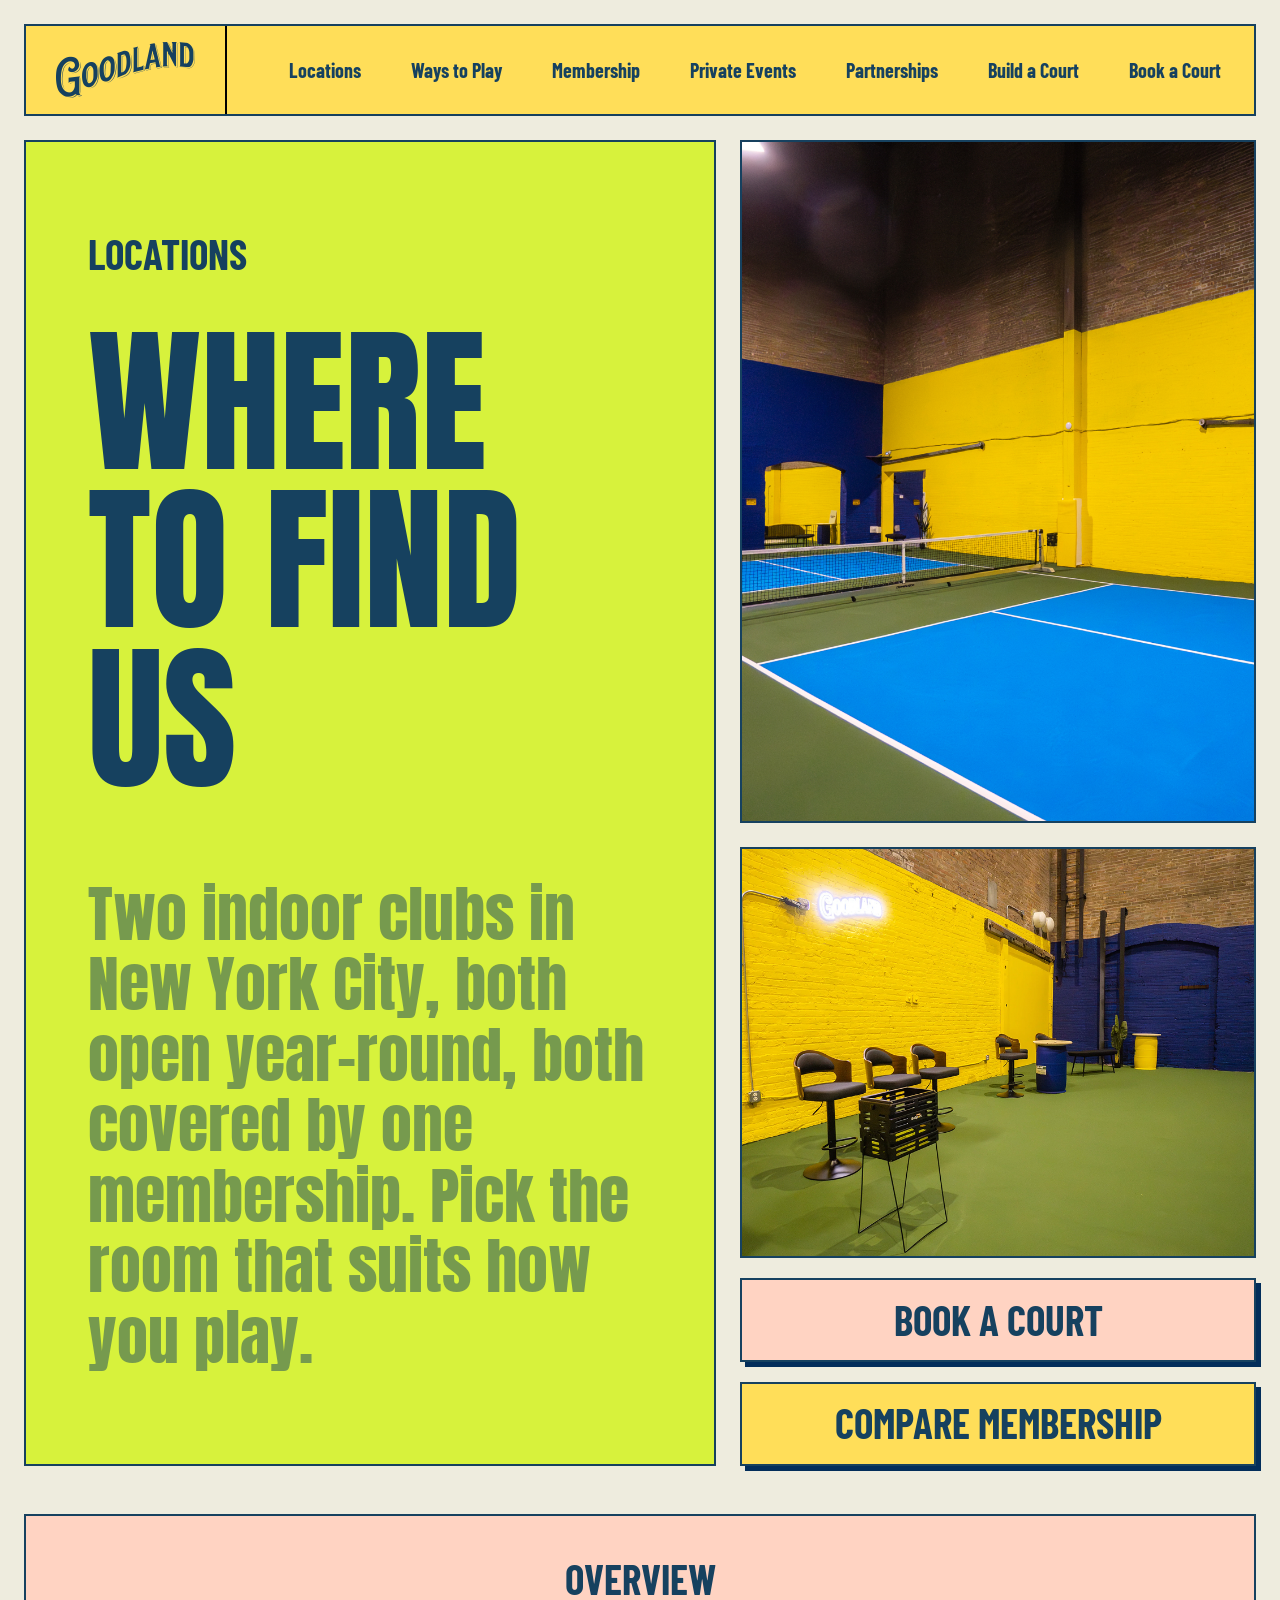
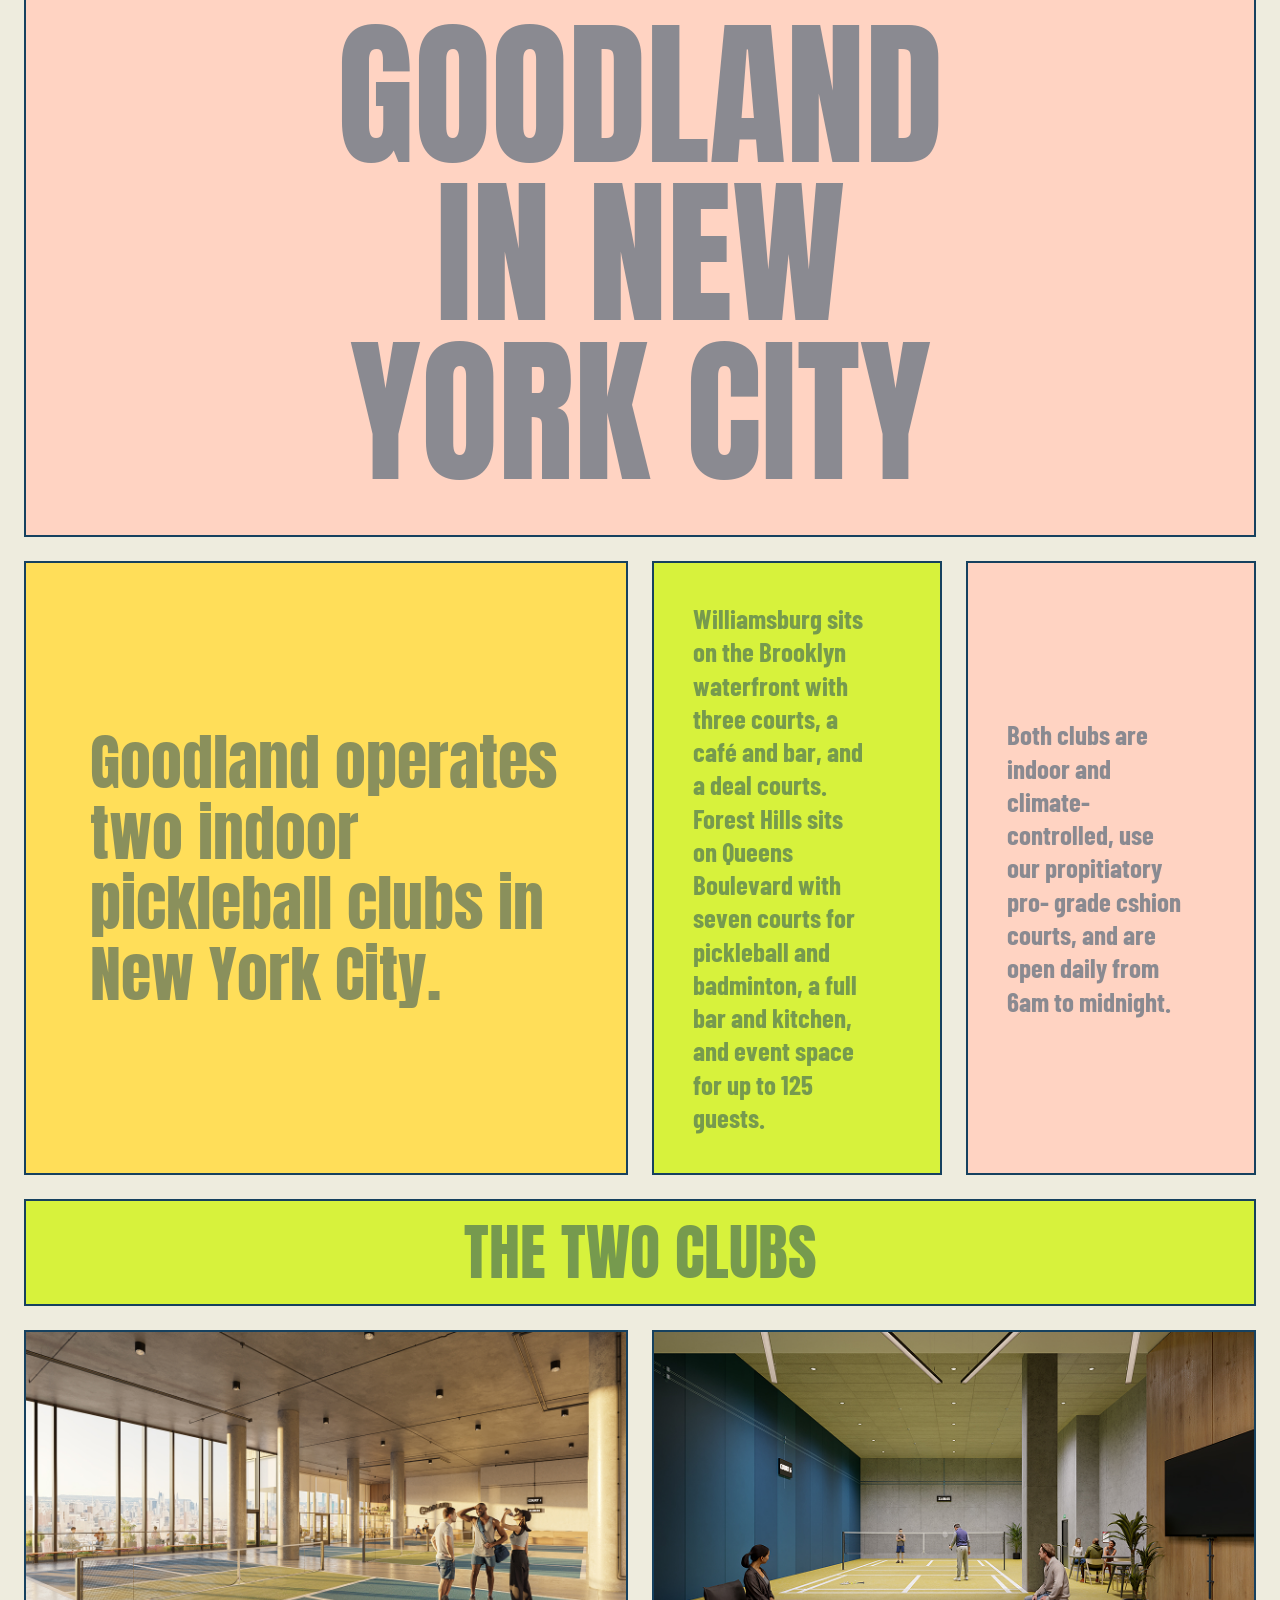
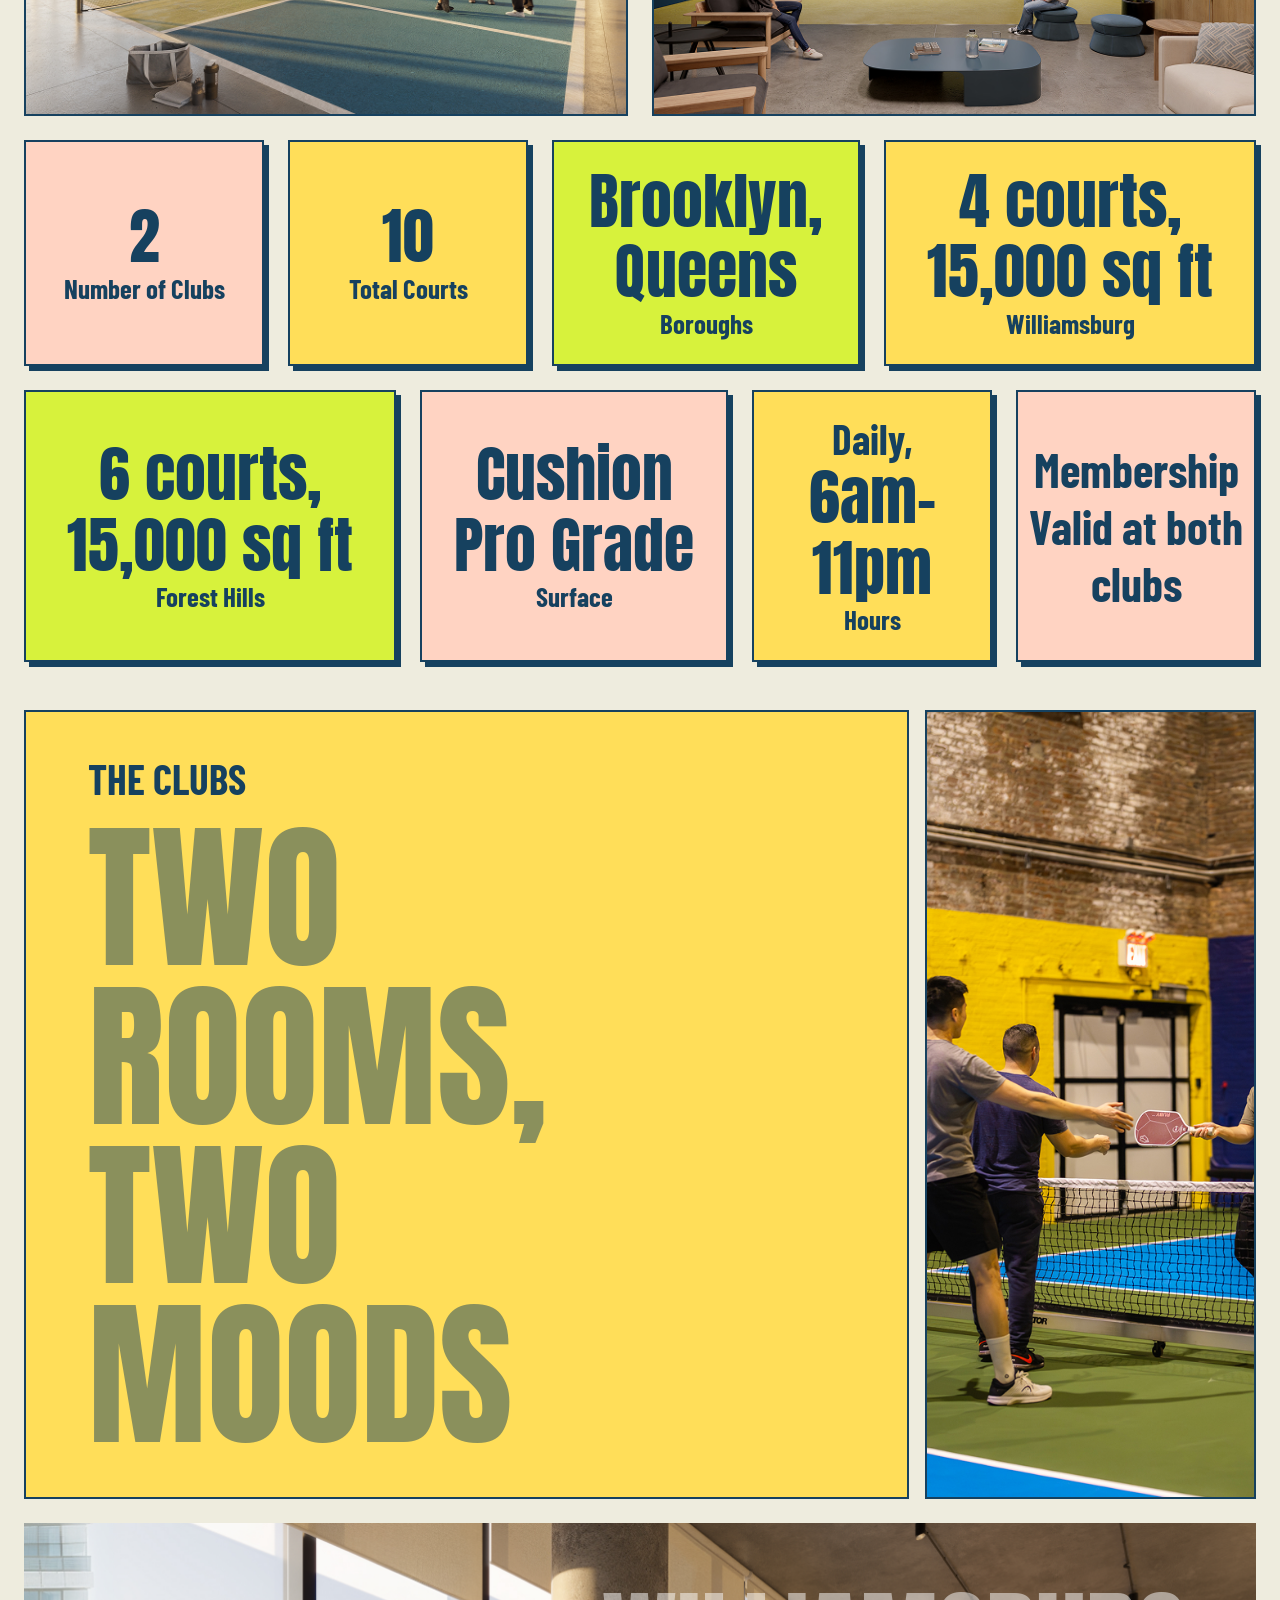
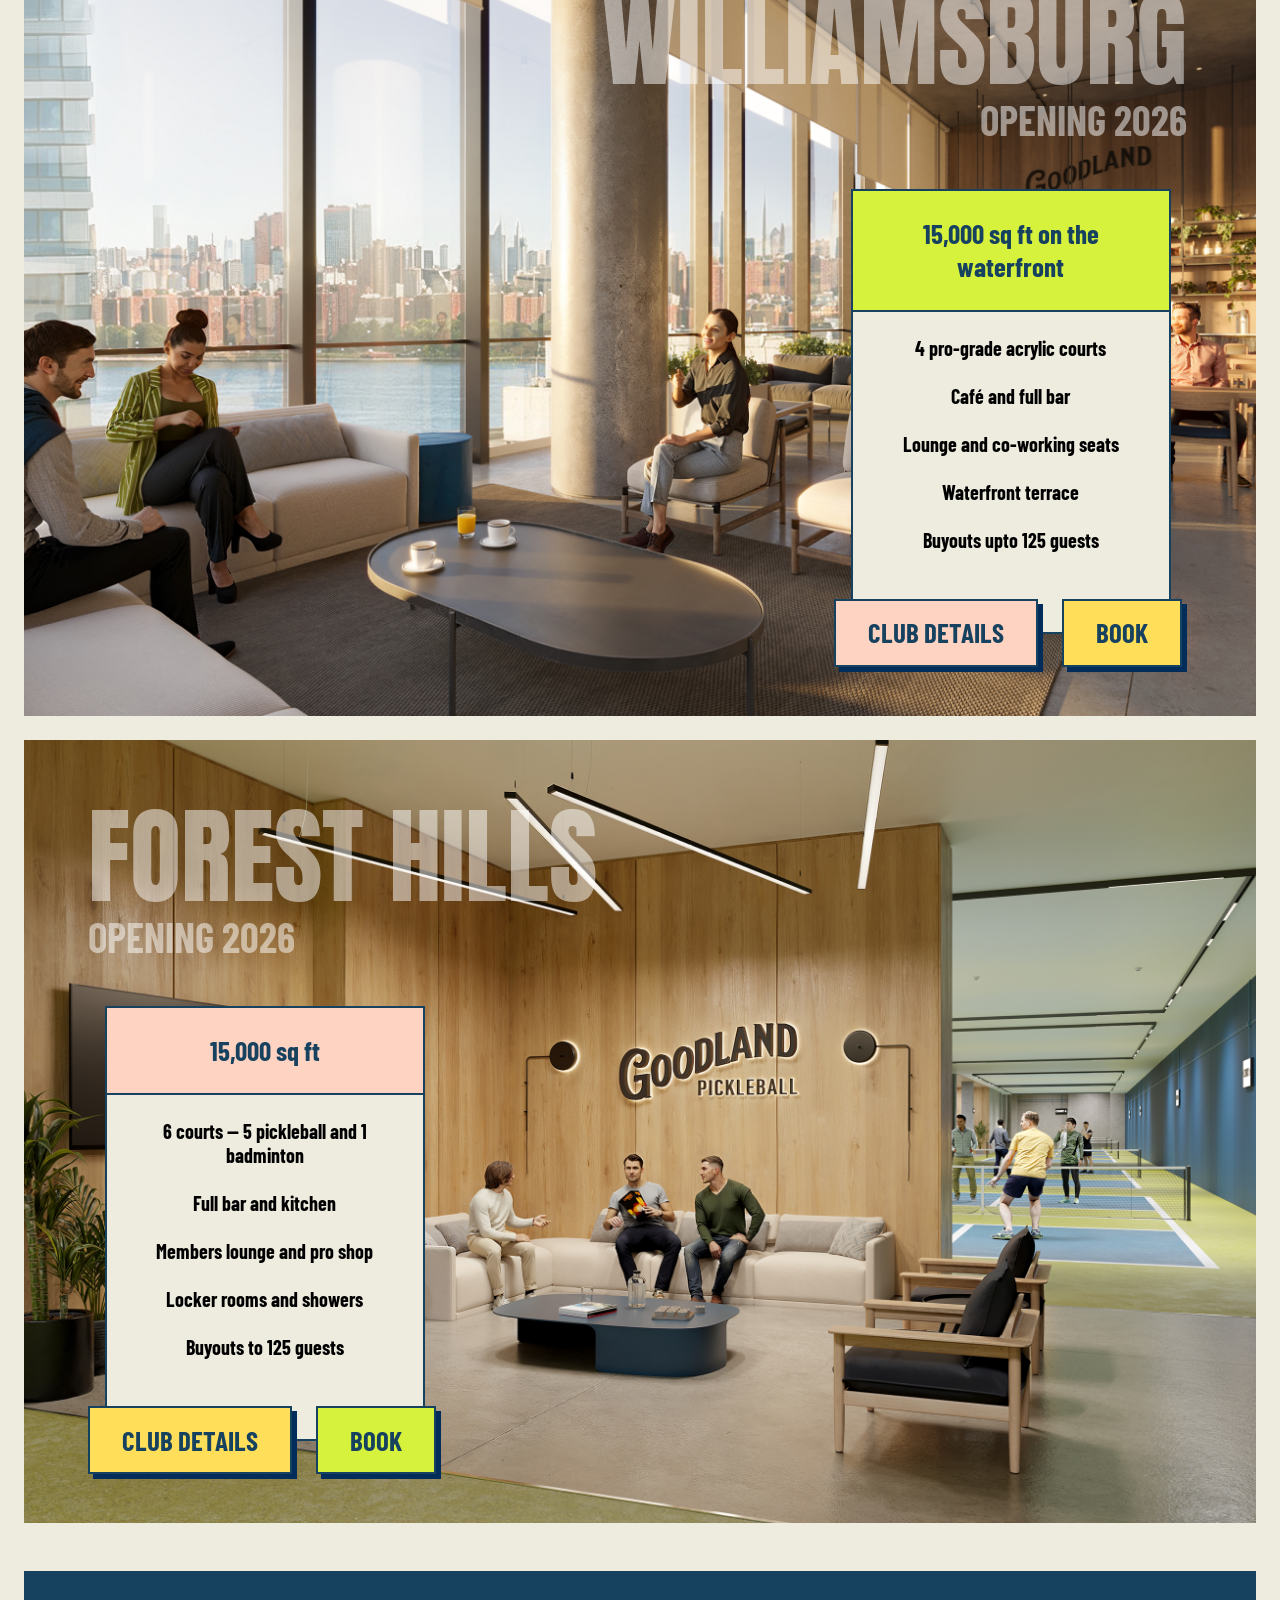
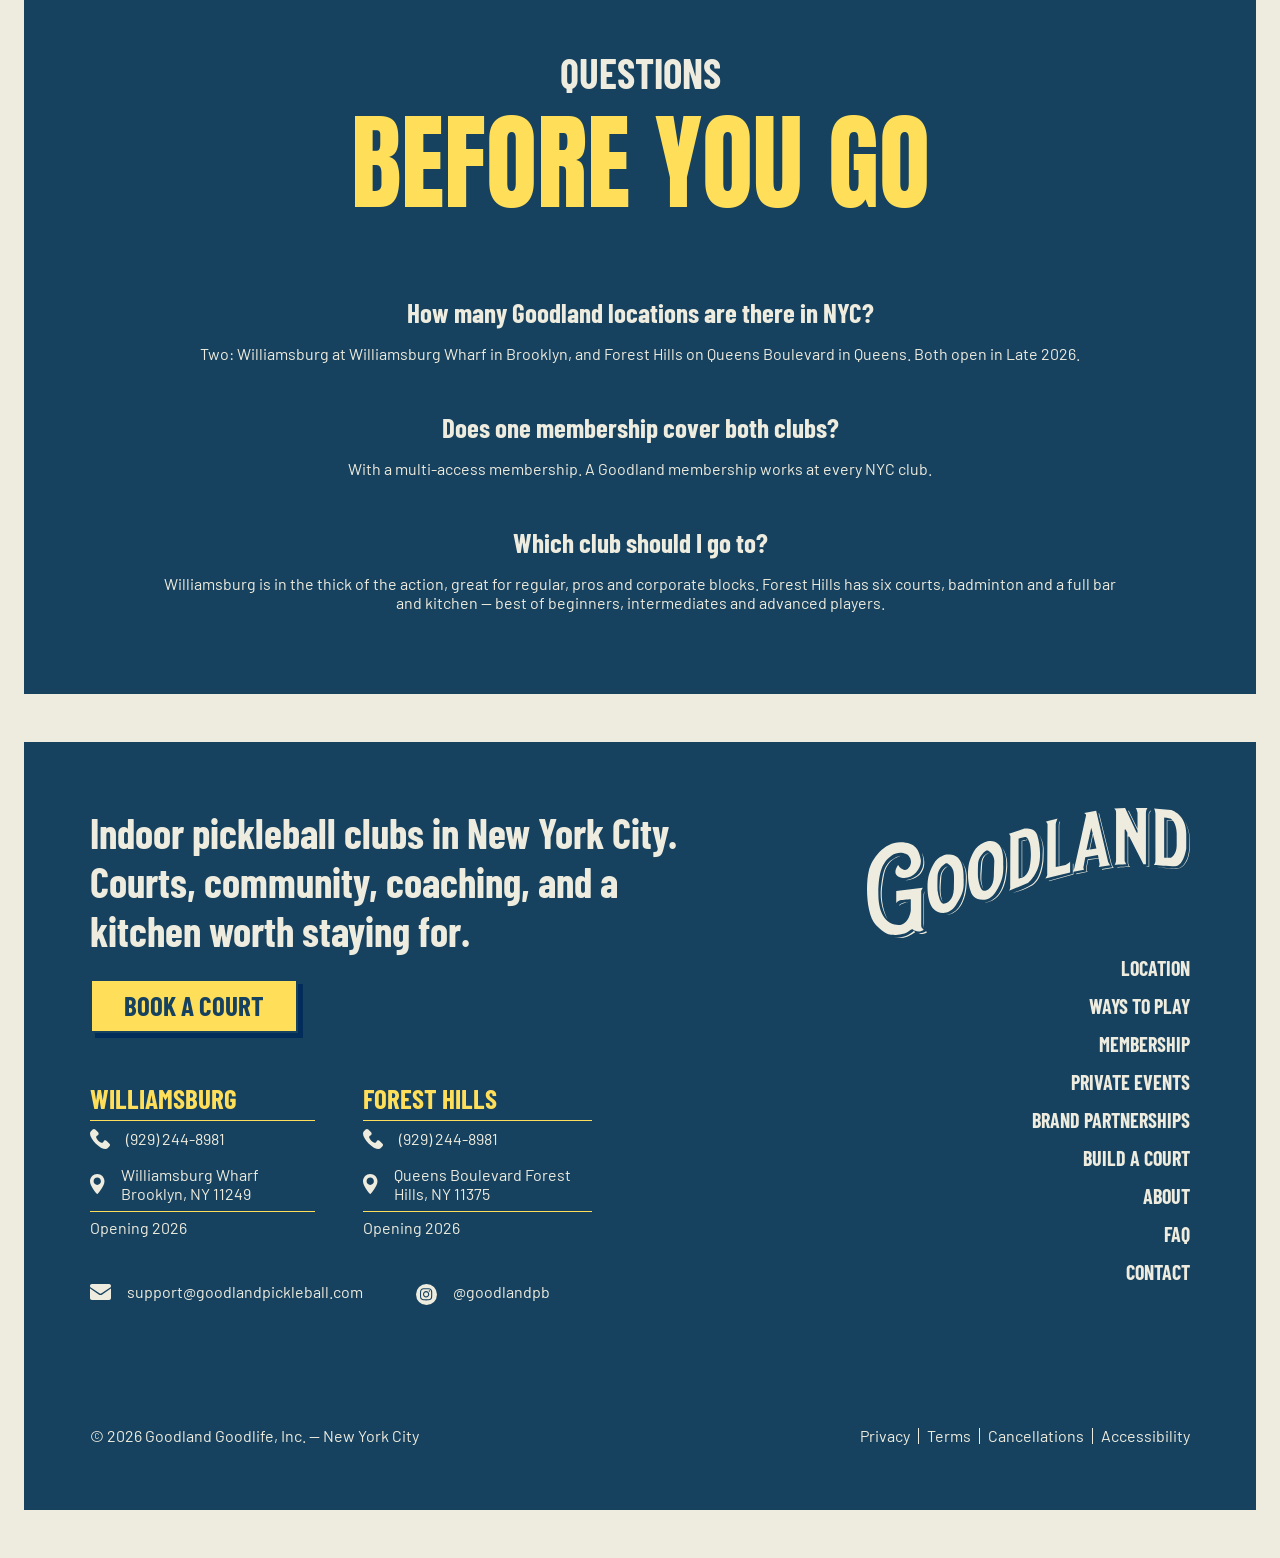
==== commit a2d759bd: "location feature section added" ====
--- a/locations.html
+++ b/locations.html
@@ -5,12 +5,13 @@
 	<script>document.documentElement.classList.add('js');</script>
 	<meta charset="UTF-8">
 	<meta name="viewport" content="width=device-width, initial-scale=1.0">
-	<title>Goodland | Home</title>
+	<title>Goodland | Locations</title>
 	<!-- css link start -->
 	<link rel="stylesheet" href="./assets/css/swiper-bundle.min.css">
 	<link rel="stylesheet" href="./assets/css/card.css">
 	<link rel="stylesheet" href="./assets/css/footer.css">
 	<link rel="stylesheet" href="./assets/css/faq-section.css">
+	<link rel="stylesheet" href="./assets/css/featured-location-section.css">
 	<link rel="stylesheet" href="./assets/css/location-overview-section.css">
 	<link rel="stylesheet" href="./assets/css/location-banner-section.css">
 	<link rel="stylesheet" href="./assets/css/header.css">
@@ -167,6 +168,85 @@
 			</div>
 		</section>
 		<!-- location-overview-section end -->
+
+		<!-- featured-location-section start -->
+		<section class="section featured-location-section">
+			<div class="featured-location-wrap">
+				<div class="featured-location-header-wrap">
+					<div class="featured-location-header reveal-group">
+						<h4 class="h_4 subtitle">THE CLUBS</h4>
+						<h2 class="h_1 title text-reveal">TWO ROOMS,
+							TWO MOODS</h2>
+					</div>
+					<div class="featured-location-header-img reveal-group">
+						<img src="./assets/images/featured-location-header-img1.jpg" alt="featured-location-header-img1.jpg">
+					</div>
+				</div>
+				<div class="featured-location-item content-right reveal-group">
+					<div class="bg">
+						<img src="./assets/images/featured-location-item-bg1.jpg" alt="featured-location-item-bg1.jpg">
+					</div>
+					<div class="featured-location-item-content">
+						<div class="featured-location-item-heading">
+							<h3 class="h_2 title text-reveal">WILLIAMSBURG</h3>
+							<h4 class="subtitle h_4 text-reveal">OPENING 2026</h4>
+						</div>
+						<div class="featured-location-item-card-wrap">
+							<div class="featured-location-item-card">
+								<div class="featured-location-item-card-header"  style="background: var(--item-bg3);">
+									<h5 class="h_5 title">15,000 sq ft on the waterfront</h5>
+								</div>
+								<div class="featured-location-item-card-body">
+									<ul class="list">
+										<li>4 pro-grade acrylic courts</li>
+										<li>Café and full bar</li>
+										<li>Lounge and co-working seats</li>
+										<li>Waterfront terrace</li>
+										<li>Buyouts upto 125 guests</li>
+									</ul>
+								</div>
+							</div>
+							<div class="btn-wrap">
+								<a href="#!" class="btn btn-secondary">CLUB DETAILS</a>
+								<a href="#!" class="btn btn-primary">BOOK</a>
+							</div>
+						</div>
+					</div>
+				</div>
+				<div class="featured-location-item reveal-group">
+					<div class="bg">
+						<img src="./assets/images/featured-location-item-bg2.jpg" alt="featured-location-item-bg2.jpg">
+					</div>
+					<div class="featured-location-item-content">
+						<div class="featured-location-item-heading">
+							<h3 class="h_2 title text-reveal">FOREST HILLS</h3>
+							<h4 class="subtitle h_4 text-reveal">OPENING 2026</h4>
+						</div>
+						<div class="featured-location-item-card-wrap">
+							<div class="featured-location-item-card">
+								<div class="featured-location-item-card-header" style="background: var(--item-bg);">
+									<h5 class="h_5 title">15,000 sq ft</h5>
+								</div>
+								<div class="featured-location-item-card-body">
+									<ul class="list">
+										<li>6 courts — 5 pickleball and 1 badminton</li>
+										<li>Full bar and kitchen</li>
+										<li>Members lounge and pro shop</li>
+										<li>Locker rooms and showers</li>
+										<li>Buyouts to 125 guests</li>
+									</ul>
+								</div>
+							</div>
+							<div class="btn-wrap">
+								<a href="#!" class="btn btn-primary">CLUB DETAILS</a>
+								<a href="#!" class="btn btn-secondary" style="background: var(--item-bg3);">BOOK</a>
+							</div>
+						</div>
+					</div>
+				</div>
+			</div>
+		</section>
+		<!-- featured-location-section end -->
 
 		<!-- faq-section start -->
 		<section class="section faq-section">
--- a/assets/css/featured-location-section.css
+++ b/assets/css/featured-location-section.css
@@ -0,0 +1,251 @@
+/* featured-location-section css start */
+.featured-location-wrap {
+    display: flex;
+    flex-direction: column;
+    gap: 24px;
+}
+
+.featured-location-header-wrap {
+    display: grid;
+    gap: 16px;
+    grid-template-columns: 2.6745fr 1fr;
+}
+
+.featured-location-header {
+    padding: clamp(32px, calc(1.1883vw + 27.22px), 43px) clamp(16px, calc(5.1836vw - 4.84px), 64px);
+    border: 2px solid var(--border-color);
+    background: var(--item-bg2);
+}
+
+.featured-location-header .subtitle {
+    text-transform: uppercase;
+    font-weight: 700;
+    line-height: 119%;
+    font-family: var(--font-secondary);
+    margin-bottom: 16px;
+}
+
+.featured-location-header .title {
+    text-transform: uppercase;
+    font-weight: 400;
+    line-height: 100%;
+    font-family: var(--font-primary);
+}
+
+.featured-location-header-img {
+    border: 2px solid var(--border-color);
+}
+
+.featured-location-item {
+    position: relative;
+    z-index: 2;
+    padding: 64px 69px 49px 64px;
+}
+
+.featured-location-item .bg {
+    position: absolute;
+    z-index: -1;
+    left: 0;
+    top: 0;
+    bottom: 0;
+    right: 0;
+    width: 100%;
+    height: 100%;
+}
+
+.featured-location-item.content-right .featured-location-item-heading {
+    text-align: right;
+}
+
+.featured-location-item-heading .title {
+    color: var(--white);
+    line-height: 100%;
+    text-transform: uppercase;
+    font-weight: 400;
+    font-family: var(--font-primary);
+}
+
+.featured-location-item-heading .title.text-reveal .trline {
+    color: color-mix(in srgb, var(--white) 50%, transparent);
+    background-image: linear-gradient(90deg, var(--white), var(--white));
+}
+
+.featured-location-item-heading .subtitle {
+    margin-top: 8px;
+    color: var(--white);
+    line-height: 100%;
+    text-transform: uppercase;
+    font-weight: 700;
+    font-family: var(--font-secondary);
+}
+
+.featured-location-item-heading .subtitle.text-reveal .trline {
+    color: color-mix(in srgb, var(--white) 50%, transparent);
+    background-image: linear-gradient(90deg, var(--white), var(--white));
+}
+
+.featured-location-item-card-wrap {
+    max-width: 353px;
+    width: 100%;
+    margin-top: 48px;
+}
+
+.featured-location-item.content-right .featured-location-item-card-wrap {
+    float: right;
+}
+
+.featured-location-item-card {
+    border: 2px solid var(--border-color);
+    max-width: 320px;
+    width: 100%;
+    margin: 0 auto;
+}
+
+.featured-location-item-card-header {
+    border-bottom: 2px solid var(--border-color);
+    padding: 26px 20px;
+    text-align: center;
+}
+
+.featured-location-item-card-header .title {
+    font-weight: 700;
+    line-height: 122%;
+    font-family: var(--font-secondary);
+}
+
+.featured-location-item-card-body {
+    padding: 24px 20px 80px;
+    background: var(--off-white);
+}
+
+.featured-location-item-card-body .list {
+    display: flex;
+    align-items: center;
+    flex-direction: column;
+    gap: 24px;
+}
+
+.featured-location-item-card-body .list li {
+    font-size: 20px;
+    font-family: var(--font-secondary);
+    line-height: 120%;
+    font-weight: 700;
+    text-align: center;
+}
+
+.featured-location-item-card-wrap .btn-wrap {
+    display: flex;
+    align-items: center;
+    gap: 24px;
+    margin-top: -35px;
+}
+
+.featured-location-item-card-wrap .btn-wrap .btn {
+    padding-left: 32px;
+    padding-right: 32px;
+    width: fit-content;
+}
+
+/* featured-location-section css end */
+
+@media only screen and (max-width: 767px) {
+
+    /* featured-location-section css start */
+    .featured-location-header-wrap {
+        grid-template-columns: 1fr;
+    }
+
+    .featured-location-header .subtitle {
+        margin-bottom: 80px;
+    }
+
+    .featured-location-item {
+        padding: 0;
+    }
+
+    .featured-location-item .bg {
+        position: unset;
+        border: 2px solid var(--border-color);
+    }
+
+    .featured-location-item-heading {
+        position: absolute;
+        top: 16px;
+        left: 16px;
+    }
+
+    .featured-location-item.content-right .featured-location-item-heading {
+        right: 16px;
+        left: auto;
+    }
+
+    .featured-location-item-card-wrap {
+        max-width: 100%;
+        margin-top: 8px;
+    }
+
+    .featured-location-item-card {
+        max-width: 100%;
+    }
+
+    .featured-location-item-card-header {
+        padding: 16px 20px;
+    }
+
+    .featured-location-item-card-header .title {
+        font-size: 20px;
+    }
+
+    .featured-location-item-card-body {
+        padding: 24px 20px 48px;
+    }
+
+    .featured-location-item-card-body .list li {
+        font-size: 14px;
+    }
+
+    .featured-location-item-card-wrap .btn-wrap {
+        gap: 16px;
+        margin-top: -20px;
+    }
+
+    .featured-location-item-card-wrap .btn-wrap .btn {
+        font-size: 20px;
+        padding-top: 10px;
+        padding-bottom: 10px;
+        line-height: 1;
+    }
+
+    .featured-location-item-card-wrap .btn-wrap .btn:first-child {
+        width: 60%;
+    }
+
+    .featured-location-item-card-wrap .btn-wrap .btn:last-child {
+        width: 40%;
+    }
+
+    /* featured-location-section css end */
+}
+
+@media only screen and (max-width: 575px) {
+
+    /* featured-location-section css start */
+    .featured-location-wrap,
+    .featured-location-header-wrap {
+        gap: 8px;
+    }
+
+    .featured-location-item .bg {
+        aspect-ratio: 354/400;
+    }
+
+    .featured-location-item-heading .title {
+        font-size: 48px;
+    }
+
+    .featured-location-item-heading .subtitle {
+        margin-top: 4px;
+    }
+
+    /* featured-location-section css end */
+}
